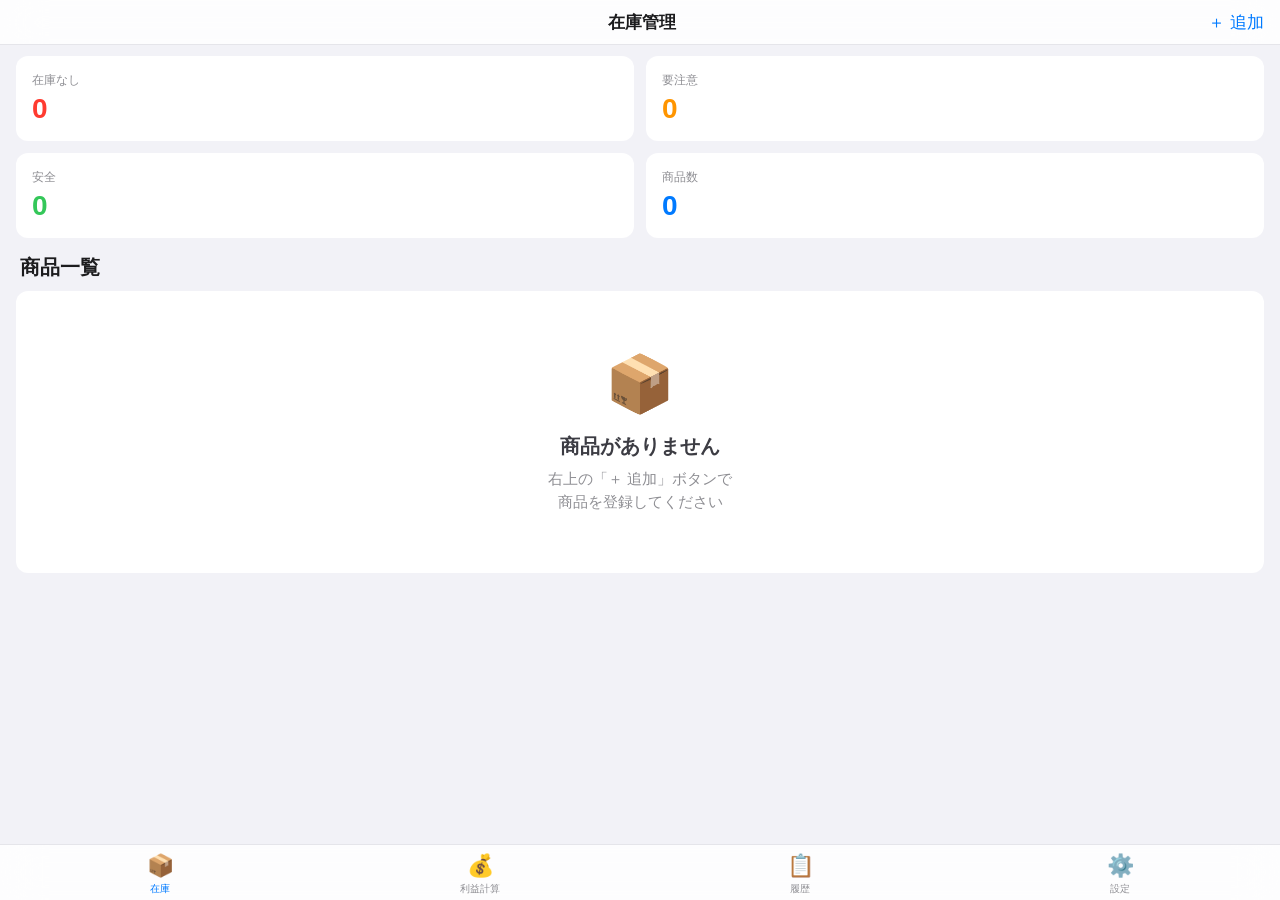
==== sedori/index.html @ e8bb0022 "アラート条件修正・長押しドラッグ並び替え追加 - アラートを「出品中なのに在庫0」の場合のみ表示に変更 - 商品一覧を長押し（左端の⠿）でドラッグして並び替え可能に - 並び替えた順番はそのまま保存さ" ====
<!DOCTYPE html>
<html lang="ja">
<head>
<meta charset="UTF-8">
<meta name="viewport" content="width=device-width, initial-scale=1.0, maximum-scale=1.0, user-scalable=no">
<meta name="apple-mobile-web-app-capable" content="yes">
<meta name="apple-mobile-web-app-status-bar-style" content="black-translucent">
<meta name="apple-mobile-web-app-title" content="せどり管理">
<link rel="manifest" href="manifest.json">
<title>せどり在庫管理</title>
<style>
  :root {
    --bg: #f2f2f7;
    --card: #ffffff;
    --primary: #007aff;
    --danger: #ff3b30;
    --warning: #ff9500;
    --success: #34c759;
    --gray: #8e8e93;
    --gray2: #c7c7cc;
    --text: #1c1c1e;
    --text2: #3c3c43;
    --border: #e5e5ea;
    --safe-top: env(safe-area-inset-top, 0px);
    --safe-bottom: env(safe-area-inset-bottom, 0px);
  }
  * { box-sizing: border-box; margin: 0; padding: 0; -webkit-tap-highlight-color: transparent; }
  body { font-family: -apple-system, BlinkMacSystemFont, 'Helvetica Neue', sans-serif; background: var(--bg); color: var(--text); min-height: 100vh; }

  .navbar {
    position: fixed; top: 0; left: 0; right: 0; z-index: 100;
    background: rgba(255,255,255,0.85); backdrop-filter: blur(20px);
    -webkit-backdrop-filter: blur(20px); border-bottom: 1px solid var(--border);
    padding-top: var(--safe-top);
  }
  .navbar-inner { display: flex; align-items: center; justify-content: space-between; height: 44px; padding: 0 16px; }
  .navbar-title { font-size: 17px; font-weight: 600; }
  .nav-btn { background: none; border: none; color: var(--primary); font-size: 17px; padding: 4px 0; cursor: pointer; font-weight: 500; }

  .tabbar {
    position: fixed; bottom: 0; left: 0; right: 0; z-index: 100;
    background: rgba(255,255,255,0.85); backdrop-filter: blur(20px);
    -webkit-backdrop-filter: blur(20px); border-top: 1px solid var(--border);
    padding-bottom: var(--safe-bottom); display: flex;
  }
  .tab-item { flex: 1; display: flex; flex-direction: column; align-items: center; padding: 8px 0 4px; cursor: pointer; color: var(--gray); font-size: 10px; gap: 3px; background: none; border: none; }
  .tab-item.active { color: var(--primary); }
  .tab-icon { font-size: 22px; }

  .content {
    padding-top: calc(44px + var(--safe-top) + 12px);
    padding-bottom: calc(49px + var(--safe-bottom) + 12px);
    padding-left: 16px; padding-right: 16px; min-height: 100vh;
  }
  .page { display: none; }
  .page.active { display: block; }

  .card { background: var(--card); border-radius: 12px; margin-bottom: 12px; overflow: hidden; }
  .card-header { padding: 12px 16px; border-bottom: 1px solid var(--border); font-size: 13px; font-weight: 600; color: var(--gray); text-transform: uppercase; letter-spacing: 0.5px; }

  .stats-grid { display: grid; grid-template-columns: repeat(2, 1fr); gap: 12px; margin-bottom: 12px; }
  .stat-card { background: var(--card); border-radius: 12px; padding: 16px; display: flex; flex-direction: column; gap: 4px; }
  .stat-label { font-size: 12px; color: var(--gray); font-weight: 500; }
  .stat-value { font-size: 28px; font-weight: 700; }
  .stat-card.danger .stat-value { color: var(--danger); }
  .stat-card.warning .stat-value { color: var(--warning); }
  .stat-card.success .stat-value { color: var(--success); }

  /* Item row with photo */
  .item-row {
    display: flex; align-items: center; padding: 10px 12px;
    border-bottom: 1px solid var(--border); gap: 10px; cursor: pointer;
    transition: background 0.15s;
  }
  .item-row:last-child { border-bottom: none; }
  .item-row:active { background: var(--bg); }

  .item-thumb-wrap { position: relative; flex-shrink: 0; width: 60px; height: 60px; }
  .item-thumb {
    width: 60px; height: 60px; border-radius: 10px; object-fit: cover;
    background: var(--bg); display: block;
  }
  .item-thumb-placeholder {
    width: 60px; height: 60px; border-radius: 10px;
    background: var(--bg); display: flex; align-items: center; justify-content: center;
    font-size: 26px;
  }
  .stock-badge-overlay {
    position: absolute; bottom: -4px; right: -4px;
    min-width: 24px; height: 24px; border-radius: 7px;
    display: flex; align-items: center; justify-content: center;
    font-size: 13px; font-weight: 800; border: 2px solid white;
    padding: 0 4px;
  }
  .stock-badge-overlay.safe { background: var(--success); color: white; }
  .stock-badge-overlay.warn { background: var(--warning); color: white; }
  .stock-badge-overlay.danger { background: var(--danger); color: white; }

  .item-info { flex: 1; min-width: 0; }
  .item-name1 { font-size: 11px; color: var(--gray); font-weight: 500; }
  .item-name2 { font-size: 15px; font-weight: 700; line-height: 1.2; word-break: break-all; margin-top: 1px; }
  .item-name3 { font-size: 13px; color: var(--primary); font-weight: 600; margin-top: 1px; }

  .site-dots { display: flex; gap: 3px; flex-wrap: wrap; margin-top: 4px; }
  .site-dot { font-size: 10px; padding: 2px 6px; border-radius: 4px; font-weight: 600; white-space: nowrap; }
  .site-dot.listed { background: rgba(0,122,255,0.12); color: var(--primary); }
  .site-dot.unlisted { background: var(--bg); color: var(--gray2); }

  .item-right { text-align: right; flex-shrink: 0; }
  .item-profit { font-size: 14px; font-weight: 700; color: var(--success); }
  .item-profit.loss { color: var(--danger); }
  .item-sites { font-size: 10px; color: var(--gray); margin-top: 2px; }

  .alert-banner {
    background: rgba(255,59,48,0.1); border: 1px solid rgba(255,59,48,0.3);
    border-radius: 10px; padding: 10px 14px; margin-bottom: 12px;
    display: flex; gap: 8px; align-items: flex-start;
  }
  .alert-banner .alert-icon { font-size: 18px; flex-shrink: 0; }
  .alert-banner .alert-text { font-size: 13px; color: var(--danger); font-weight: 500; line-height: 1.4; }

  .modal-overlay {
    position: fixed; inset: 0; z-index: 200; background: rgba(0,0,0,0.5);
    display: flex; align-items: flex-end; opacity: 0; pointer-events: none; transition: opacity 0.25s;
  }
  .modal-overlay.open { opacity: 1; pointer-events: all; }
  .modal-sheet {
    background: var(--bg); border-radius: 20px 20px 0 0;
    width: 100%; max-height: 92vh; overflow-y: auto;
    padding-bottom: var(--safe-bottom);
    transform: translateY(100%); transition: transform 0.3s cubic-bezier(0.4,0,0.2,1);
  }
  .modal-overlay.open .modal-sheet { transform: translateY(0); }
  .modal-handle { width: 36px; height: 4px; background: var(--gray2); border-radius: 2px; margin: 10px auto 6px; }
  .modal-title { text-align: center; font-size: 17px; font-weight: 600; padding: 4px 16px 12px; }

  .form-section { background: var(--card); border-radius: 12px; margin: 0 16px 16px; overflow: hidden; }
  .form-section-label { padding: 10px 16px 4px; font-size: 12px; font-weight: 600; color: var(--gray); text-transform: uppercase; letter-spacing: 0.5px; }
  .form-row { display: flex; align-items: center; padding: 11px 16px; border-bottom: 1px solid var(--border); gap: 12px; }
  .form-row:last-child { border-bottom: none; }
  .form-label { font-size: 15px; flex-shrink: 0; min-width: 80px; }
  .form-input { flex: 1; border: none; outline: none; font-size: 15px; text-align: right; color: var(--text); background: transparent; font-family: inherit; }
  .form-input::placeholder { color: var(--gray2); }
  select.form-input { -webkit-appearance: none; appearance: none; }

  /* Photo upload */
  .photo-upload-area {
    margin: 0 16px 16px; background: var(--card); border-radius: 12px;
    padding: 16px; display: flex; align-items: center; gap: 14px;
  }
  .photo-preview {
    width: 72px; height: 72px; border-radius: 12px; object-fit: cover;
    background: var(--bg); flex-shrink: 0; display: flex; align-items: center;
    justify-content: center; font-size: 32px; overflow: hidden;
  }
  .photo-preview img { width: 100%; height: 100%; object-fit: cover; }
  .photo-btns { display: flex; flex-direction: column; gap: 8px; }
  .photo-btn {
    background: var(--primary); color: white; border: none; border-radius: 8px;
    padding: 8px 16px; font-size: 14px; font-weight: 600; cursor: pointer; font-family: inherit;
  }
  .photo-btn.remove { background: rgba(255,59,48,0.1); color: var(--danger); }

  .site-toggle-grid { display: grid; grid-template-columns: repeat(3, 1fr); gap: 8px; padding: 12px 16px; }
  .site-toggle { display: flex; flex-direction: column; align-items: center; gap: 6px; background: var(--bg); border-radius: 10px; padding: 10px 8px; cursor: pointer; }
  .site-toggle input { display: none; }
  .site-toggle-check {
    width: 28px; height: 28px; border-radius: 50%; border: 2px solid var(--gray2);
    display: flex; align-items: center; justify-content: center; transition: all 0.15s;
  }
  .site-toggle input:checked ~ .site-toggle-check { background: var(--primary); border-color: var(--primary); color: white; }
  .site-toggle-check::after { content: '✓'; font-size: 14px; font-weight: 700; opacity: 0; }
  .site-toggle input:checked ~ .site-toggle-check::after { opacity: 1; }
  .site-toggle-name { font-size: 11px; font-weight: 600; text-align: center; }

  .price-row { display: flex; align-items: center; padding: 11px 16px; border-bottom: 1px solid var(--border); gap: 8px; }
  .price-row:last-child { border-bottom: none; }
  .price-site-name { font-size: 13px; font-weight: 600; flex: 1; }
  .price-input-wrap { display: flex; align-items: center; gap: 4px; }
  .price-input-wrap span { font-size: 13px; color: var(--gray); }
  .price-input { width: 90px; border: none; outline: none; font-size: 15px; text-align: right; color: var(--text); background: transparent; font-family: inherit; }

  .btn-primary { display: block; width: calc(100% - 32px); margin: 0 16px 12px; background: var(--primary); color: white; border: none; border-radius: 12px; padding: 14px; font-size: 16px; font-weight: 600; cursor: pointer; font-family: inherit; }
  .btn-success { display: block; width: calc(100% - 32px); margin: 0 16px 12px; background: var(--success); color: white; border: none; border-radius: 12px; padding: 14px; font-size: 16px; font-weight: 600; cursor: pointer; font-family: inherit; }
  .btn-danger { display: block; width: calc(100% - 32px); margin: 0 16px 12px; background: rgba(255,59,48,0.1); color: var(--danger); border: none; border-radius: 12px; padding: 14px; font-size: 16px; font-weight: 600; cursor: pointer; font-family: inherit; }

  .profit-result-card { background: var(--card); border-radius: 12px; margin-bottom: 12px; overflow: hidden; }
  .profit-result-row { display: flex; justify-content: space-between; align-items: center; padding: 11px 16px; border-bottom: 1px solid var(--border); font-size: 15px; }
  .profit-result-row:last-child { border-bottom: none; }
  .profit-result-row.total { font-weight: 700; font-size: 17px; }
  .profit-result-row.total .amount { color: var(--success); }
  .profit-result-row.total .amount.loss { color: var(--danger); }
  .profit-label { color: var(--text2); }
  .profit-amount { font-weight: 600; }
  .profit-amount.minus { color: var(--danger); }

  .listing-row { display: flex; align-items: center; padding: 11px 16px; border-bottom: 1px solid var(--border); gap: 10px; }
  .listing-row:last-child { border-bottom: none; }
  .listing-site { font-size: 14px; font-weight: 600; flex: 1; }
  .listing-price { font-size: 14px; font-weight: 600; }
  .listing-profit-val { font-size: 12px; color: var(--success); }
  .listing-profit-val.loss { color: var(--danger); }
  .listing-status { font-size: 11px; padding: 3px 8px; border-radius: 5px; font-weight: 600; }
  .listing-status.on { background: rgba(52,199,89,0.15); color: var(--success); }
  .listing-status.off { background: var(--border); color: var(--gray); }

  .empty-state { text-align: center; padding: 60px 32px; color: var(--gray); }
  .empty-icon { font-size: 56px; margin-bottom: 16px; }
  .empty-title { font-size: 20px; font-weight: 600; color: var(--text2); margin-bottom: 8px; }
  .empty-desc { font-size: 15px; line-height: 1.5; }

  .section-title { font-size: 20px; font-weight: 700; padding: 4px 4px 10px; color: var(--text); }

  .segment { display: flex; background: rgba(118,118,128,0.12); border-radius: 9px; padding: 2px; margin-bottom: 12px; }
  .segment-btn { flex: 1; border: none; background: transparent; padding: 6px 4px; font-size: 13px; font-weight: 500; border-radius: 7px; cursor: pointer; font-family: inherit; color: var(--text2); transition: all 0.2s; }
  .segment-btn.active { background: white; color: var(--text); font-weight: 600; box-shadow: 0 1px 3px rgba(0,0,0,0.15); }

  .history-row { display: flex; align-items: center; padding: 11px 16px; border-bottom: 1px solid var(--border); gap: 10px; }
  .history-row:last-child { border-bottom: none; }
  .history-dot { width: 8px; height: 8px; border-radius: 50%; flex-shrink: 0; }
  .history-dot.sold { background: var(--success); }
  .history-amount { font-size: 14px; font-weight: 700; text-align: right; }
  .history-date { font-size: 11px; color: var(--gray); text-align: right; margin-top: 2px; }

  /* Detail photo */
  .detail-photo { width: 100%; height: 200px; object-fit: cover; }
  .detail-photo-wrap { background: var(--bg); }

  /* Drag reorder */
  .item-row.dragging { opacity: 0.3; }
  .item-row.drag-over { border-top: 2px solid var(--primary); }
  .drag-clone {
    position: fixed; z-index: 999; left: 0; right: 0;
    background: var(--card); box-shadow: 0 8px 32px rgba(0,0,0,0.18);
    pointer-events: none; opacity: 0.97;
    transform: scale(1.02);
  }
  .drag-handle {
    padding: 0 8px; color: var(--gray2); font-size: 18px;
    cursor: grab; flex-shrink: 0; user-select: none;
  }
  .reorder-hint {
    text-align: center; font-size: 12px; color: var(--gray);
    padding: 6px 0 2px; letter-spacing: 0.2px;
  }
</style>
</head>
<body>

<div class="navbar">
  <div class="navbar-inner">
    <div style="width:60px"></div>
    <div class="navbar-title" id="navTitle">在庫管理</div>
    <button class="nav-btn" id="navAddBtn" onclick="openAddModal()">＋ 追加</button>
  </div>
</div>

<div class="content">

  <!-- 在庫ページ -->
  <div class="page active" id="page-stock">
    <div class="stats-grid" id="statsGrid"></div>
    <div id="alertBanners"></div>
    <div class="section-title">商品一覧</div>
    <div class="card" id="itemList">
      <div class="empty-state">
        <div class="empty-icon">📦</div>
        <div class="empty-title">商品がありません</div>
        <div class="empty-desc">右上の「＋ 追加」ボタンで<br>商品を登録してください</div>
      </div>
    </div>
  </div>

  <!-- 利益計算ページ -->
  <div class="page" id="page-profit">
    <div class="section-title">利益シミュレーター</div>
    <div class="segment" id="profitSiteSegment"></div>
    <div class="form-section">
      <div class="form-section-label">仕入れ情報</div>
      <div class="form-row">
        <label class="form-label">仕入れ値</label>
        <span style="color:var(--gray);font-size:13px">¥</span>
        <input type="number" class="form-input" id="calcPurchase" placeholder="0" oninput="calcProfit()">
      </div>
      <div class="form-row">
        <label class="form-label">仕入れ送料</label>
        <span style="color:var(--gray);font-size:13px">¥</span>
        <input type="number" class="form-input" id="calcBuyShipping" placeholder="0" oninput="calcProfit()">
      </div>
    </div>
    <div class="form-section">
      <div class="form-section-label">販売情報</div>
      <div class="form-row">
        <label class="form-label">販売価格</label>
        <span style="color:var(--gray);font-size:13px">¥</span>
        <input type="number" class="form-input" id="calcSellPrice" placeholder="0" oninput="calcProfit()">
      </div>
      <div class="form-row">
        <label class="form-label">発送送料</label>
        <span style="color:var(--gray);font-size:13px">¥</span>
        <input type="number" class="form-input" id="calcShipping" placeholder="0" oninput="calcProfit()">
      </div>
    </div>
    <div class="profit-result-card" id="profitResult" style="display:none"></div>
  </div>

  <!-- 履歴ページ -->
  <div class="page" id="page-history">
    <div class="section-title">売買履歴</div>
    <div id="historyContent">
      <div class="card">
        <div class="empty-state">
          <div class="empty-icon">📋</div>
          <div class="empty-title">履歴がありません</div>
          <div class="empty-desc">商品を売却すると<br>こちらに履歴が記録されます</div>
        </div>
      </div>
    </div>
  </div>

  <!-- 設定ページ -->
  <div class="page" id="page-settings">
    <div class="section-title">設定</div>
    <div class="card">
      <div class="card-header">データ管理</div>
      <div class="form-row" style="cursor:pointer" onclick="exportData()">
        <span style="flex:1;font-size:15px">データをエクスポート (JSON)</span>
        <span style="color:var(--primary)">›</span>
      </div>
      <div class="form-row" style="cursor:pointer" onclick="document.getElementById('importFile').click()">
        <span style="flex:1;font-size:15px">データをインポート</span>
        <span style="color:var(--primary)">›</span>
      </div>
      <input type="file" id="importFile" accept=".json" style="display:none" onchange="importData(event)">
      <div class="form-row" style="cursor:pointer" onclick="clearAllData()">
        <span style="flex:1;font-size:15px;color:var(--danger)">全データを削除</span>
        <span style="color:var(--danger)">›</span>
      </div>
    </div>
    <div class="card">
      <div class="card-header">手数料設定 (%)</div>
      <div id="feeSettings"></div>
    </div>
    <div class="card">
      <div class="card-header">アプリ情報</div>
      <div class="form-row">
        <span style="flex:1;font-size:15px">バージョン</span>
        <span style="color:var(--gray)">2.0.0</span>
      </div>
      <div class="form-row">
        <span style="flex:1;font-size:15px">データ保存</span>
        <span style="color:var(--gray)">このデバイスのみ</span>
      </div>
    </div>
  </div>

</div>

<div class="tabbar">
  <button class="tab-item active" id="tab-stock" onclick="switchTab('stock')">
    <span class="tab-icon">📦</span>在庫
  </button>
  <button class="tab-item" id="tab-profit" onclick="switchTab('profit')">
    <span class="tab-icon">💰</span>利益計算
  </button>
  <button class="tab-item" id="tab-history" onclick="switchTab('history')">
    <span class="tab-icon">📋</span>履歴
  </button>
  <button class="tab-item" id="tab-settings" onclick="switchTab('settings')">
    <span class="tab-icon">⚙️</span>設定
  </button>
</div>

<!-- Add/Edit Modal -->
<div class="modal-overlay" id="addModal">
  <div class="modal-sheet">
    <div class="modal-handle"></div>
    <div class="modal-title" id="modalTitle">商品を追加</div>

    <!-- 写真 -->
    <div class="photo-upload-area">
      <div class="photo-preview" id="photoPreview">📷</div>
      <div class="photo-btns">
        <button class="photo-btn" onclick="document.getElementById('photoInput').click()">写真を選択</button>
        <button class="photo-btn remove" id="photoRemoveBtn" onclick="removePhoto()" style="display:none">写真を削除</button>
      </div>
      <input type="file" id="photoInput" accept="image/*" style="display:none" onchange="handlePhoto(event)">
    </div>

    <div class="form-section">
      <div class="form-section-label">商品名（3行）</div>
      <div class="form-row">
        <label class="form-label" style="color:var(--gray);font-size:13px">ブランド</label>
        <input type="text" class="form-input" id="f_name1" placeholder="例: オハナマハロ">
      </div>
      <div class="form-row">
        <label class="form-label" style="color:var(--gray);font-size:13px">商品名</label>
        <input type="text" class="form-input" id="f_name2" placeholder="例: ファブリックミスト">
      </div>
      <div class="form-row">
        <label class="form-label" style="color:var(--gray);font-size:13px">香り・特徴</label>
        <input type="text" class="form-input" id="f_name3" placeholder="例: ハリーアノヘア">
      </div>
      <div class="form-row">
        <label class="form-label">在庫数</label>
        <input type="number" class="form-input" id="f_stock" placeholder="1" min="0" value="1" inputmode="numeric">
      </div>
    </div>

    <div class="form-section">
      <div class="form-section-label">仕入れ情報</div>
      <div class="form-row">
        <label class="form-label">仕入れ値</label>
        <span style="color:var(--gray);font-size:13px">¥</span>
        <input type="number" class="form-input" id="f_purchase" placeholder="0" inputmode="numeric">
      </div>
      <div class="form-row">
        <label class="form-label">仕入れ送料</label>
        <span style="color:var(--gray);font-size:13px">¥</span>
        <input type="number" class="form-input" id="f_buyShipping" placeholder="0" inputmode="numeric">
      </div>
      <div class="form-row">
        <label class="form-label">仕入れ先</label>
        <select class="form-input" id="f_source">
          <option value="実店舗">実店舗</option>
          <option value="楽天市場">楽天市場</option>
          <option value="Yahoo!ショッピング">Yahoo!ショッピング</option>
          <option value="AENA">AENA</option>
          <option value="その他">その他</option>
        </select>
      </div>
      <div class="form-row">
        <label class="form-label">発送送料</label>
        <span style="color:var(--gray);font-size:13px">¥</span>
        <input type="number" class="form-input" id="f_shipping" placeholder="0" inputmode="numeric">
      </div>
      <div class="form-row">
        <label class="form-label">備考</label>
        <input type="text" class="form-input" id="f_note" placeholder="省略可">
      </div>
    </div>

    <div class="form-section">
      <div class="form-section-label">出品サイト & 販売価格</div>
      <div id="sitePriceRows"></div>
    </div>

    <div class="form-section" style="padding:8px 0">
      <div class="form-section-label" style="padding:10px 16px 8px">出品中のサイト</div>
      <div class="site-toggle-grid" id="siteToggles"></div>
    </div>

    <button class="btn-primary" onclick="saveItem()">保存する</button>
    <button class="btn-danger" id="deleteBtn" onclick="deleteItem()" style="display:none">この商品を削除</button>
    <div style="height:8px"></div>
  </div>
</div>

<!-- Detail Modal -->
<div class="modal-overlay" id="detailModal">
  <div class="modal-sheet">
    <div class="modal-handle"></div>
    <div id="detailContent"></div>
  </div>
</div>

<!-- Sell Site Picker Modal -->
<div class="modal-overlay" id="sellModal">
  <div class="modal-sheet">
    <div class="modal-handle"></div>
    <div class="modal-title">売れたサイトを選択</div>
    <div id="sellSiteList" style="padding:0 16px 16px"></div>
    <button class="btn-danger" onclick="closeModal('sellModal')">キャンセル</button>
    <div style="height:8px"></div>
  </div>
</div>

<script>
const SITES = [
  { id: 'yahoo_auction', name: 'ヤフオク', fee: 10 },
  { id: 'mercari', name: 'メルカリ', fee: 10 },
  { id: 'yahoo_fleamarket', name: 'ヤフーフリマ', fee: 5 },
];

function getData() {
  return JSON.parse(localStorage.getItem('sedori_v3') || '{"items":[],"history":[],"fees":{}}');
}
function saveData(d) {
  localStorage.setItem('sedori_v3', JSON.stringify(d));
}
function getFees() {
  const d = getData();
  const fees = {};
  SITES.forEach(s => { fees[s.id] = d.fees?.[s.id] ?? s.fee; });
  return fees;
}

// ---- TABS ----
function switchTab(tab) {
  document.querySelectorAll('.page').forEach(p => p.classList.remove('active'));
  document.querySelectorAll('.tab-item').forEach(t => t.classList.remove('active'));
  document.getElementById('page-' + tab).classList.add('active');
  document.getElementById('tab-' + tab).classList.add('active');
  const titles = { stock: '在庫管理', profit: '利益計算', history: '売買履歴', settings: '設定' };
  document.getElementById('navTitle').textContent = titles[tab];
  document.getElementById('navAddBtn').style.display = tab === 'stock' ? '' : 'none';
  if (tab === 'stock') renderStock();
  if (tab === 'profit') renderProfitPage();
  if (tab === 'history') renderHistory();
  if (tab === 'settings') renderSettings();
}

// ---- STOCK STATUS ----
function getStockStatus(item) {
  const listedCount = item.listings.filter(l => l.listed).length;
  if (listedCount === 0) return 'safe'; // 出品していなければ常に安全
  if (item.stock === 0) return 'danger'; // 出品中なのに在庫0
  if (item.stock <= listedCount) return 'warn'; // 在庫数 ≤ 出品サイト数
  return 'safe';
}
function getBestProfit(item) {
  const fees = getFees();
  let best = null;
  item.listings.forEach(l => {
    if (!l.price) return;
    const fee = l.price * (fees[l.site] / 100);
    const profit = l.price - fee - (item.purchasePrice || 0) - (item.purchaseShipping || 0) - (item.shippingCost || 0);
    if (best === null || profit > best) best = profit;
  });
  return best;
}

// ---- RENDER STOCK ----
function renderStock() {
  const d = getData();
  const items = d.items;
  const danger = items.filter(i => getStockStatus(i) === 'danger').length;
  const warn = items.filter(i => getStockStatus(i) === 'warn').length;
  const safe = items.filter(i => getStockStatus(i) === 'safe').length;

  document.getElementById('statsGrid').innerHTML = `
    <div class="stat-card danger"><div class="stat-label">在庫なし</div><div class="stat-value">${danger}</div></div>
    <div class="stat-card warning"><div class="stat-label">要注意</div><div class="stat-value">${warn}</div></div>
    <div class="stat-card success"><div class="stat-label">安全</div><div class="stat-value">${safe}</div></div>
    <div class="stat-card"><div class="stat-label">商品数</div><div class="stat-value" style="color:var(--primary)">${items.length}</div></div>
  `;

  const alertItems = items.filter(i => getStockStatus(i) !== 'safe');
  let alertHTML = '';
  if (alertItems.length > 0) {
    alertHTML = `<div class="alert-banner"><div class="alert-icon">⚠️</div><div class="alert-text">`;
    alertItems.forEach(i => {
      const cnt = i.listings.filter(l => l.listed).length;
      const n = [i.name1, i.name2, i.name3].filter(Boolean).join(' ');
      if (getStockStatus(i) === 'danger') {
        alertHTML += `<b>${escHtml(n)}</b>：在庫0・${cnt}サイト出品中！取り下げ必須<br>`;
      } else {
        alertHTML += `<b>${escHtml(n)}</b>：在庫${i.stock}個・${cnt}サイト出品中・要注意<br>`;
      }
    });
    alertHTML += `</div></div>`;
  }
  document.getElementById('alertBanners').innerHTML = alertHTML;

  if (items.length === 0) {
    document.getElementById('itemList').innerHTML = `
      <div class="empty-state">
        <div class="empty-icon">📦</div>
        <div class="empty-title">商品がありません</div>
        <div class="empty-desc">右上の「＋ 追加」ボタンで<br>商品を登録してください</div>
      </div>`;
    return;
  }

  let html = '';
  items.forEach(item => {
    const status = getStockStatus(item);
    const listedSites = item.listings.filter(l => l.listed);
    const bestProfit = getBestProfit(item);
    const profitStr = bestProfit !== null
      ? (bestProfit >= 0 ? `+¥${Math.round(bestProfit).toLocaleString()}` : `-¥${Math.abs(Math.round(bestProfit)).toLocaleString()}`)
      : '—';
    const profitClass = bestProfit !== null && bestProfit < 0 ? 'loss' : '';

    const thumbHTML = item.photo
      ? `<img class="item-thumb" src="${item.photo}" alt="">`
      : `<div class="item-thumb-placeholder">📦</div>`;

    const siteDots = SITES.map(s => {
      const l = item.listings.find(x => x.site === s.id);
      if (!l) return '';
      return `<span class="site-dot ${l.listed ? 'listed' : 'unlisted'}">${s.name}</span>`;
    }).join('');

    html += `
      <div class="item-row" data-id="${item.id}" ontouchstart="onDragStart(event,this)" ontouchmove="onDragMove(event)" ontouchend="onDragEnd(event)" onclick="onItemClick(event,'${item.id}')">
        <div class="drag-handle">⠿</div>
        <div class="item-thumb-wrap">
          ${thumbHTML}
          <div class="stock-badge-overlay ${status}">${item.stock}</div>
        </div>
        <div class="item-info">
          ${item.name1 ? `<div class="item-name1">${escHtml(item.name1)}</div>` : ''}
          ${item.name2 ? `<div class="item-name2">${escHtml(item.name2)}</div>` : ''}
          ${item.name3 ? `<div class="item-name3">${escHtml(item.name3)}</div>` : ''}
          <div class="site-dots">${siteDots}</div>
        </div>
        <div class="item-right">
          <div class="item-profit ${profitClass}">${profitStr}</div>
          <div class="item-sites">${listedSites.length}サイト</div>
        </div>
      </div>`;
  });
  document.getElementById('itemList').innerHTML = html + `<div class="reorder-hint">☰ 左端を長押しでドラッグして並び替え</div>`;
}

// ---- DRAG REORDER ----
let dragEl = null, dragClone = null, dragStartY = 0, dragItemId = null;
let longPressTimer = null, isDragging = false, dragDidMove = false;

function onDragStart(e, el) {
  dragDidMove = false;
  const touch = e.touches[0];
  dragStartY = touch.clientY;
  longPressTimer = setTimeout(() => {
    isDragging = true;
    dragEl = el;
    dragItemId = el.dataset.id;
    el.classList.add('dragging');
    // Clone
    const rect = el.getBoundingClientRect();
    dragClone = el.cloneNode(true);
    dragClone.className = 'item-row drag-clone';
    dragClone.style.top = rect.top + 'px';
    dragClone.style.width = rect.width + 'px';
    document.body.appendChild(dragClone);
    if (navigator.vibrate) navigator.vibrate(30);
  }, 450);
}

function onDragMove(e) {
  dragDidMove = true;
  if (!isDragging) {
    // Cancel long press if moved too much before threshold
    const touch = e.touches[0];
    if (Math.abs(touch.clientY - dragStartY) > 8) {
      clearTimeout(longPressTimer);
    }
    return;
  }
  e.preventDefault();
  const touch = e.touches[0];
  const rect = dragEl.getBoundingClientRect();
  dragClone.style.top = (touch.clientY - rect.height / 2) + 'px';

  // Find target row
  document.querySelectorAll('.item-row[data-id]').forEach(row => row.classList.remove('drag-over'));
  const rows = [...document.querySelectorAll('.item-row[data-id]')];
  for (const row of rows) {
    if (row === dragEl) continue;
    const r = row.getBoundingClientRect();
    if (touch.clientY >= r.top && touch.clientY <= r.bottom) {
      row.classList.add('drag-over');
      break;
    }
  }
}

function onDragEnd(e) {
  clearTimeout(longPressTimer);
  if (!isDragging) return;
  isDragging = false;

  if (dragClone) { dragClone.remove(); dragClone = null; }
  document.querySelectorAll('.item-row[data-id]').forEach(r => { r.classList.remove('dragging','drag-over'); });

  // Find drop target
  const touch = e.changedTouches[0];
  const rows = [...document.querySelectorAll('.item-row[data-id]')];
  let targetId = null;
  for (const row of rows) {
    if (row === dragEl) continue;
    const r = row.getBoundingClientRect();
    if (touch.clientY >= r.top && touch.clientY <= r.bottom) {
      targetId = row.dataset.id;
      break;
    }
  }

  if (targetId && targetId !== dragItemId) {
    const d = getData();
    const fromIdx = d.items.findIndex(i => i.id === dragItemId);
    const toIdx = d.items.findIndex(i => i.id === targetId);
    if (fromIdx !== -1 && toIdx !== -1) {
      const [moved] = d.items.splice(fromIdx, 1);
      d.items.splice(toIdx, 0, moved);
      saveData(d);
      renderStock();
    }
  }
  dragEl = null; dragItemId = null;
}

function onItemClick(e, id) {
  if (dragDidMove) return; // ドラッグ後のクリックを無視
  openDetail(id);
}

// ---- PHOTO ----
let currentPhoto = null;

function handlePhoto(e) {
  const file = e.target.files[0];
  if (!file) return;
  const reader = new FileReader();
  reader.onload = ev => {
    // Resize to max 600px to save storage
    const img = new Image();
    img.onload = () => {
      const canvas = document.createElement('canvas');
      const max = 600;
      let w = img.width, h = img.height;
      if (w > max || h > max) {
        if (w > h) { h = Math.round(h * max / w); w = max; }
        else { w = Math.round(w * max / h); h = max; }
      }
      canvas.width = w; canvas.height = h;
      canvas.getContext('2d').drawImage(img, 0, 0, w, h);
      currentPhoto = canvas.toDataURL('image/jpeg', 0.75);
      updatePhotoPreview();
    };
    img.src = ev.target.result;
  };
  reader.readAsDataURL(file);
  e.target.value = '';
}

function updatePhotoPreview() {
  const preview = document.getElementById('photoPreview');
  const removeBtn = document.getElementById('photoRemoveBtn');
  if (currentPhoto) {
    preview.innerHTML = `<img src="${currentPhoto}" style="width:72px;height:72px;object-fit:cover;border-radius:12px;">`;
    removeBtn.style.display = 'block';
  } else {
    preview.innerHTML = '📷';
    removeBtn.style.display = 'none';
  }
}

function removePhoto() {
  currentPhoto = null;
  updatePhotoPreview();
}

// ---- ADD/EDIT MODAL ----
let editingId = null;

function openAddModal() {
  editingId = null;
  currentPhoto = null;
  document.getElementById('modalTitle').textContent = '商品を追加';
  document.getElementById('deleteBtn').style.display = 'none';
  ['f_name1','f_name2','f_name3','f_note'].forEach(id => document.getElementById(id).value = '');
  document.getElementById('f_stock').value = '1';
  document.getElementById('f_purchase').value = '';
  document.getElementById('f_buyShipping').value = '';
  document.getElementById('f_source').value = '実店舗';
  document.getElementById('f_shipping').value = '';
  updatePhotoPreview();
  renderSiteToggles(SITES.map(s => ({ site: s.id, listed: false, price: '' })));
  openModal('addModal');
}

function openEditModal(id) {
  const d = getData();
  const item = d.items.find(i => i.id === id);
  if (!item) return;
  editingId = id;
  currentPhoto = item.photo || null;
  document.getElementById('modalTitle').textContent = '商品を編集';
  document.getElementById('deleteBtn').style.display = 'block';
  document.getElementById('f_name1').value = item.name1 || '';
  document.getElementById('f_name2').value = item.name2 || '';
  document.getElementById('f_name3').value = item.name3 || '';
  document.getElementById('f_stock').value = item.stock;
  document.getElementById('f_purchase').value = item.purchasePrice || '';
  document.getElementById('f_buyShipping').value = item.purchaseShipping || '';
  document.getElementById('f_source').value = item.purchaseSource || '実店舗';
  document.getElementById('f_shipping').value = item.shippingCost || '';
  document.getElementById('f_note').value = item.note || '';
  updatePhotoPreview();
  const listings = SITES.map(s => item.listings.find(l => l.site === s.id) || { site: s.id, listed: false, price: '' });
  renderSiteToggles(listings);
  closeModal('detailModal');
  openModal('addModal');
}

function renderSiteToggles(listings) {
  let priceHTML = '';
  SITES.forEach(s => {
    const l = listings.find(x => x.site === s.id) || { price: '' };
    priceHTML += `
      <div class="price-row">
        <div class="price-site-name">${s.name}</div>
        <div class="price-input-wrap">
          <span>¥</span>
          <input type="number" class="price-input" id="price_${s.id}" placeholder="販売価格" value="${l.price || ''}" inputmode="numeric">
        </div>
      </div>`;
  });
  document.getElementById('sitePriceRows').innerHTML = priceHTML;

  let toggleHTML = '';
  SITES.forEach(s => {
    const l = listings.find(x => x.site === s.id) || { listed: false };
    toggleHTML += `
      <label class="site-toggle">
        <input type="checkbox" id="toggle_${s.id}" ${l.listed ? 'checked' : ''}>
        <div class="site-toggle-check"></div>
        <span class="site-toggle-name">${s.name}</span>
      </label>`;
  });
  document.getElementById('siteToggles').innerHTML = toggleHTML;
}

function saveItem() {
  const name2 = document.getElementById('f_name2').value.trim();
  if (!name2) { alert('商品名を入力してください'); return; }

  const listings = SITES.map(s => ({
    site: s.id,
    listed: document.getElementById('toggle_' + s.id)?.checked || false,
    price: parseFloat(document.getElementById('price_' + s.id)?.value) || 0,
  }));

  const d = getData();
  const item = {
    id: editingId || Date.now().toString(36) + Math.random().toString(36).slice(2),
    name1: document.getElementById('f_name1').value.trim(),
    name2,
    name3: document.getElementById('f_name3').value.trim(),
    photo: currentPhoto,
    stock: parseInt(document.getElementById('f_stock').value) || 0,
    purchasePrice: parseFloat(document.getElementById('f_purchase').value) || 0,
    purchaseShipping: parseFloat(document.getElementById('f_buyShipping').value) || 0,
    purchaseSource: document.getElementById('f_source').value,
    shippingCost: parseFloat(document.getElementById('f_shipping').value) || 0,
    note: document.getElementById('f_note').value.trim(),
    listings,
    updatedAt: new Date().toISOString(),
  };

  if (editingId) {
    const idx = d.items.findIndex(i => i.id === editingId);
    if (idx >= 0) d.items[idx] = { ...d.items[idx], ...item };
  } else {
    item.createdAt = new Date().toISOString();
    d.items.push(item);
  }
  saveData(d);
  closeModal('addModal');
  renderStock();
}

function deleteItem() {
  if (!editingId) return;
  if (!confirm('この商品を削除しますか？')) return;
  const d = getData();
  d.items = d.items.filter(i => i.id !== editingId);
  saveData(d);
  closeModal('addModal');
  renderStock();
}

// ---- DETAIL MODAL ----
function openDetail(id) {
  const d = getData();
  const item = d.items.find(i => i.id === id);
  if (!item) return;
  const fees = getFees();
  const status = getStockStatus(item);
  const listedCount = item.listings.filter(l => l.listed).length;
  const statusColor = status === 'safe' ? 'var(--success)' : status === 'warn' ? 'var(--warning)' : 'var(--danger)';
  const statusLabel = status === 'safe' ? '安全' : status === 'warn' ? '要注意' : '在庫なし';

  const photoHTML = item.photo
    ? `<div class="detail-photo-wrap"><img class="detail-photo" src="${item.photo}" alt=""></div>`
    : '';

  let listingsHTML = '';
  item.listings.forEach(l => {
    const site = SITES.find(s => s.id === l.site);
    if (!site) return;
    const fee = l.price * (fees[l.site] / 100);
    const profit = l.price - fee - (item.purchasePrice||0) - (item.purchaseShipping||0) - (item.shippingCost||0);
    const profitStr = l.price ? (profit >= 0 ? `+¥${Math.round(profit).toLocaleString()}` : `-¥${Math.abs(Math.round(profit)).toLocaleString()}`) : '—';
    listingsHTML += `
      <div class="listing-row">
        <div>
          <div class="listing-site">${site.name}</div>
          ${l.price ? `<div class="listing-profit-val ${profit < 0 ? 'loss' : ''}">${profitStr}（手数料${fees[l.site]}%）</div>` : ''}
        </div>
        <div style="text-align:right">
          <div class="listing-price">${l.price ? '¥' + l.price.toLocaleString() : '—'}</div>
          <div class="listing-status ${l.listed ? 'on' : 'off'}">${l.listed ? '出品中' : '未出品'}</div>
        </div>
      </div>`;
  });

  const fullName = [item.name1, item.name2, item.name3].filter(Boolean).join(' ');

  document.getElementById('detailContent').innerHTML = `
    ${photoHTML}
    <div style="padding:16px">
      <div style="display:flex;align-items:flex-start;gap:12px;margin-bottom:16px">
        <div style="flex:1">
          ${item.name1 ? `<div style="font-size:12px;color:var(--gray);font-weight:500">${escHtml(item.name1)}</div>` : ''}
          ${item.name2 ? `<div style="font-size:20px;font-weight:700;line-height:1.2;margin-top:2px">${escHtml(item.name2)}</div>` : ''}
          ${item.name3 ? `<div style="font-size:15px;color:var(--primary);font-weight:600;margin-top:3px">${escHtml(item.name3)}</div>` : ''}
        </div>
        <div style="background:rgba(0,0,0,0.06);border-radius:12px;padding:10px 14px;text-align:center;flex-shrink:0">
          <div style="font-size:28px;font-weight:800;color:${statusColor};line-height:1">${item.stock}</div>
          <div style="font-size:10px;color:${statusColor};font-weight:600;margin-top:2px">${statusLabel}</div>
        </div>
      </div>
    </div>
    <div class="card" style="margin:0 16px 12px">
      <div class="card-header">出品状況（${listedCount}サイト出品中）</div>
      ${listingsHTML}
    </div>
    <div class="card" style="margin:0 16px 12px">
      <div class="card-header">コスト内訳</div>
      <div class="profit-result-row"><span class="profit-label">仕入れ先</span><span>${item.purchaseSource || '—'}</span></div>
      <div class="profit-result-row"><span class="profit-label">仕入れ値</span><span class="profit-amount">¥${(item.purchasePrice||0).toLocaleString()}</span></div>
      <div class="profit-result-row"><span class="profit-label">仕入れ送料</span><span class="profit-amount minus">-¥${(item.purchaseShipping||0).toLocaleString()}</span></div>
      <div class="profit-result-row"><span class="profit-label">発送送料</span><span class="profit-amount minus">-¥${(item.shippingCost||0).toLocaleString()}</span></div>
      ${item.note ? `<div class="profit-result-row"><span class="profit-label">備考</span><span style="color:var(--gray)">${escHtml(item.note)}</span></div>` : ''}
    </div>
    <button class="btn-primary" onclick="openEditModal('${id}')">編集する</button>
    <button class="btn-success" onclick="openSellModal('${id}')">売却を記録する</button>
    <div style="height:8px"></div>
  `;
  openModal('detailModal');
}

// ---- SELL MODAL ----
let sellingItemId = null;

function openSellModal(id) {
  sellingItemId = id;
  let html = '';
  SITES.forEach(s => {
    html += `
      <button onclick="confirmSell('${s.id}')" style="display:block;width:100%;background:var(--card);border:none;border-radius:12px;padding:16px;font-size:16px;font-weight:600;text-align:left;margin-bottom:10px;cursor:pointer;font-family:inherit;color:var(--text)">
        ${s.name}
      </button>`;
  });
  document.getElementById('sellSiteList').innerHTML = html;
  openModal('sellModal');
}

function confirmSell(siteId) {
  const d = getData();
  const item = d.items.find(i => i.id === sellingItemId);
  if (!item) return;
  const site = SITES.find(s => s.id === siteId);
  const listing = item.listings.find(l => l.site === siteId);
  const fees = getFees();
  const price = listing?.price || 0;
  const fee = price * (fees[siteId] / 100);
  const profit = price - fee - (item.purchasePrice||0) - (item.purchaseShipping||0) - (item.shippingCost||0);
  const fullName = [item.name1, item.name2, item.name3].filter(Boolean).join(' ');

  if (!d.history) d.history = [];
  d.history.unshift({
    id: Date.now().toString(36),
    itemId: item.id,
    itemName: fullName,
    site: site.name,
    sellPrice: price,
    purchasePrice: item.purchasePrice || 0,
    profit: Math.round(profit),
    soldAt: new Date().toISOString(),
  });

  item.stock = Math.max(0, item.stock - 1);
  if (item.stock === 0) item.listings.forEach(l => l.listed = false);

  saveData(d);
  closeModal('sellModal');
  closeModal('detailModal');
  renderStock();
  alert(`売却記録しました！\n利益: ${profit >= 0 ? '+' : ''}¥${Math.round(profit).toLocaleString()}`);
}

// ---- PROFIT PAGE ----
let selectedSiteId = SITES[0].id;

function renderProfitPage() {
  let html = '';
  SITES.forEach((s, i) => {
    html += `<button class="segment-btn ${s.id === selectedSiteId ? 'active' : ''}" onclick="selectProfitSite('${s.id}', this)">${s.name}</button>`;
  });
  document.getElementById('profitSiteSegment').innerHTML = html;
  calcProfit();
}

function selectProfitSite(id, btn) {
  selectedSiteId = id;
  document.querySelectorAll('.segment-btn').forEach(b => b.classList.remove('active'));
  btn.classList.add('active');
  calcProfit();
}

function calcProfit() {
  const purchase = parseFloat(document.getElementById('calcPurchase').value) || 0;
  const buyShipping = parseFloat(document.getElementById('calcBuyShipping').value) || 0;
  const sellPrice = parseFloat(document.getElementById('calcSellPrice').value) || 0;
  const shipping = parseFloat(document.getElementById('calcShipping').value) || 0;
  const fees = getFees();
  const feeRate = fees[selectedSiteId] || 10;
  const feeAmt = Math.round(sellPrice * feeRate / 100);
  const profit = sellPrice - feeAmt - purchase - buyShipping - shipping;
  const roi = purchase > 0 ? Math.round((profit / purchase) * 100) : 0;

  const res = document.getElementById('profitResult');
  if (!sellPrice && !purchase) { res.style.display = 'none'; return; }
  res.style.display = 'block';
  const site = SITES.find(s => s.id === selectedSiteId);
  res.innerHTML = `
    <div class="card-header">${site?.name || ''} 計算結果</div>
    <div class="profit-result-row"><span class="profit-label">販売価格</span><span class="profit-amount">¥${sellPrice.toLocaleString()}</span></div>
    <div class="profit-result-row"><span class="profit-label">販売手数料（${feeRate}%）</span><span class="profit-amount minus">-¥${feeAmt.toLocaleString()}</span></div>
    <div class="profit-result-row"><span class="profit-label">仕入れ値</span><span class="profit-amount minus">-¥${purchase.toLocaleString()}</span></div>
    <div class="profit-result-row"><span class="profit-label">仕入れ送料</span><span class="profit-amount minus">-¥${buyShipping.toLocaleString()}</span></div>
    <div class="profit-result-row"><span class="profit-label">発送送料</span><span class="profit-amount minus">-¥${shipping.toLocaleString()}</span></div>
    <div class="profit-result-row total">
      <span class="profit-label">純利益</span>
      <span class="amount ${profit < 0 ? 'loss' : ''}">${profit >= 0 ? '+' : ''}¥${Math.round(profit).toLocaleString()}</span>
    </div>
    <div class="profit-result-row"><span class="profit-label">ROI</span><span class="profit-amount ${profit < 0 ? 'minus' : ''}">${roi}%</span></div>
  `;
}

// ---- HISTORY PAGE ----
function renderHistory() {
  const d = getData();
  const history = d.history || [];
  if (history.length === 0) {
    document.getElementById('historyContent').innerHTML = `
      <div class="card"><div class="empty-state">
        <div class="empty-icon">📋</div>
        <div class="empty-title">履歴がありません</div>
        <div class="empty-desc">商品を売却すると<br>こちらに履歴が記録されます</div>
      </div></div>`;
    return;
  }
  const totalProfit = history.reduce((s, h) => s + (h.profit || 0), 0);
  let html = `
    <div class="stat-card" style="background:var(--card);border-radius:12px;margin-bottom:12px;padding:16px">
      <div class="stat-label">累計利益</div>
      <div class="stat-value" style="color:${totalProfit>=0?'var(--success)':'var(--danger)'}">${totalProfit>=0?'+':''}¥${totalProfit.toLocaleString()}</div>
      <div style="font-size:12px;color:var(--gray);margin-top:4px">${history.length}件の取引</div>
    </div>
    <div class="card">`;
  history.forEach(h => {
    const date = new Date(h.soldAt);
    const dateStr = `${date.getMonth()+1}/${date.getDate()} ${date.getHours()}:${String(date.getMinutes()).padStart(2,'0')}`;
    html += `
      <div class="history-row">
        <div class="history-dot sold"></div>
        <div style="flex:1">
          <div style="font-size:14px;font-weight:500">${escHtml(h.itemName)}</div>
          <div style="font-size:12px;color:var(--gray);margin-top:2px">${h.site} / ¥${(h.sellPrice||0).toLocaleString()}</div>
        </div>
        <div>
          <div class="history-amount" style="color:${(h.profit||0)>=0?'var(--success)':'var(--danger)'}">${(h.profit||0)>=0?'+':''}¥${(h.profit||0).toLocaleString()}</div>
          <div class="history-date">${dateStr}</div>
        </div>
      </div>`;
  });
  html += '</div>';
  document.getElementById('historyContent').innerHTML = html;
}

// ---- SETTINGS ----
function renderSettings() {
  const d = getData();
  let html = '';
  SITES.forEach(s => {
    const fee = d.fees?.[s.id] ?? s.fee;
    html += `
      <div class="form-row">
        <label class="form-label">${s.name}</label>
        <input type="number" class="form-input" value="${fee}" min="0" max="100" step="0.1"
          onchange="updateFee('${s.id}', this.value)" inputmode="decimal">
        <span style="color:var(--gray);font-size:13px">%</span>
      </div>`;
  });
  document.getElementById('feeSettings').innerHTML = html;
}

function updateFee(siteId, val) {
  const d = getData();
  if (!d.fees) d.fees = {};
  d.fees[siteId] = parseFloat(val) || 0;
  saveData(d);
}

function exportData() {
  const d = getData();
  const blob = new Blob([JSON.stringify(d, null, 2)], { type: 'application/json' });
  const url = URL.createObjectURL(blob);
  const a = document.createElement('a');
  a.href = url; a.download = `sedori_${new Date().toISOString().slice(0,10)}.json`;
  a.click(); URL.revokeObjectURL(url);
}

function importData(e) {
  const file = e.target.files[0];
  if (!file) return;
  const reader = new FileReader();
  reader.onload = ev => {
    try {
      const d = JSON.parse(ev.target.result);
      if (!d.items) throw new Error();
      if (!confirm(`${d.items.length}件をインポートします。現在のデータは上書きされます。`)) return;
      saveData(d);
      alert('インポートが完了しました');
      renderSettings();
    } catch { alert('無効なファイルです'); }
  };
  reader.readAsText(file);
}

function clearAllData() {
  if (!confirm('全データを削除しますか？この操作は取り消せません。')) return;
  localStorage.removeItem('sedori_v3');
  alert('データを削除しました');
  renderStock();
}

// ---- MODAL ----
function openModal(id) {
  document.getElementById(id).classList.add('open');
  document.body.style.overflow = 'hidden';
}
function closeModal(id) {
  document.getElementById(id).classList.remove('open');
  document.body.style.overflow = '';
}

['addModal','detailModal','sellModal'].forEach(id => {
  document.getElementById(id).addEventListener('click', function(e) {
    if (e.target === this) closeModal(id);
  });
});

function escHtml(s) {
  return String(s).replace(/[&<>"']/g, c => ({'&':'&amp;','<':'&lt;','>':'&gt;','"':'&quot;',"'":'&#39;'}[c]));
}

renderStock();
renderProfitPage();

if ('serviceWorker' in navigator) {
  navigator.serviceWorker.register('sw.js').catch(() => {});
}
</script>
</body>
</html>
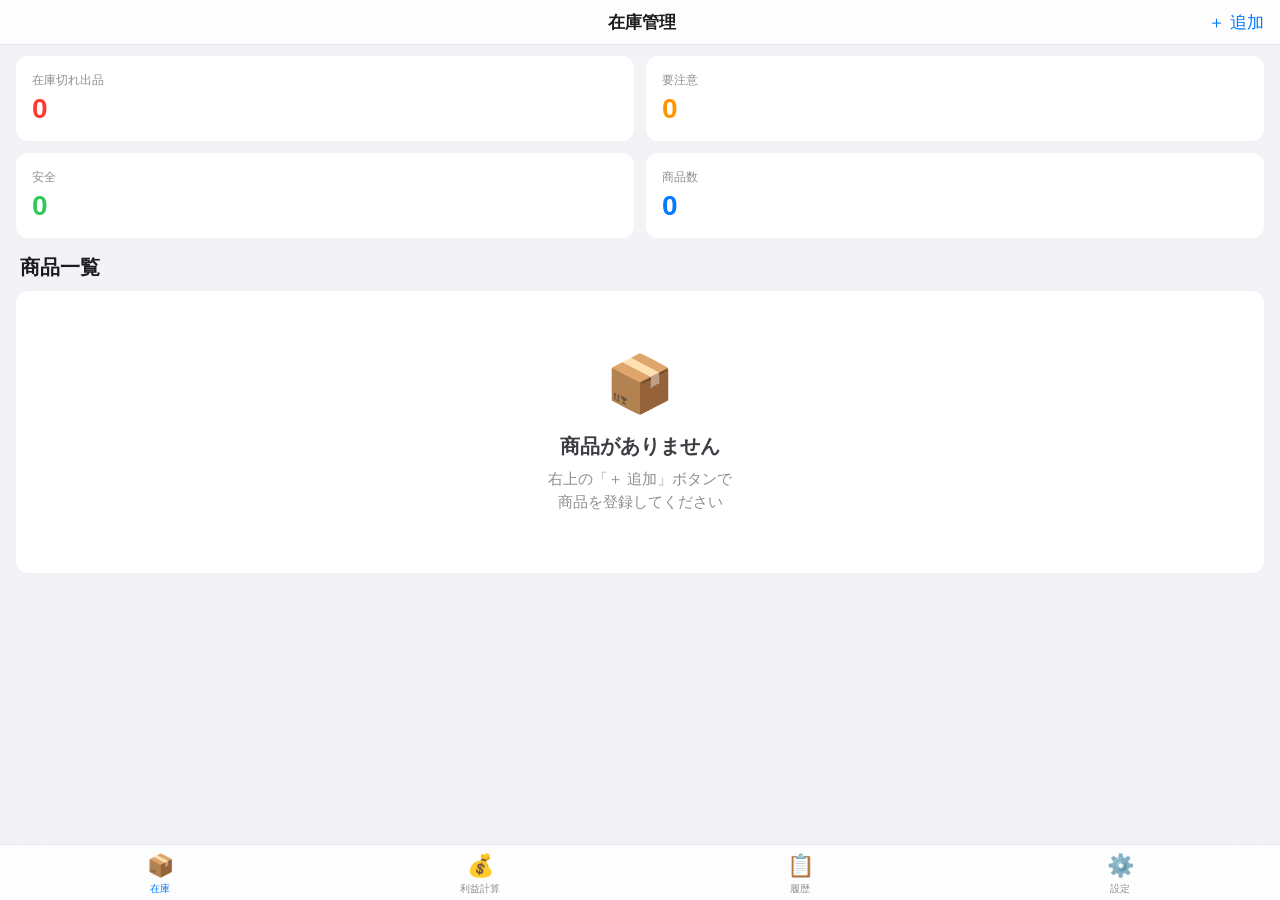
==== commit 4d049967: "出品パターン対応（セット販売）・使用サイト選択・在庫余裕表示 - 出品を「サイト×個数×価格」のパターン単位で複数登録可能に   （同一サイトに1個出品と2個セット出品を同時に持てる） - 一覧に「在" ====
--- a/sedori/index.html
+++ b/sedori/index.html
@@ -66,31 +66,25 @@
   .stat-card.warning .stat-value { color: var(--warning); }
   .stat-card.success .stat-value { color: var(--success); }
 
-  /* Item row with photo */
+  /* Item row */
   .item-row {
-    display: flex; align-items: center; padding: 10px 12px;
+    display: flex; align-items: flex-start; padding: 10px 12px;
     border-bottom: 1px solid var(--border); gap: 10px; cursor: pointer;
     transition: background 0.15s;
   }
   .item-row:last-child { border-bottom: none; }
-  .item-row:active { background: var(--bg); }
-
-  .item-thumb-wrap { position: relative; flex-shrink: 0; width: 60px; height: 60px; }
-  .item-thumb {
-    width: 60px; height: 60px; border-radius: 10px; object-fit: cover;
-    background: var(--bg); display: block;
-  }
-  .item-thumb-placeholder {
-    width: 60px; height: 60px; border-radius: 10px;
-    background: var(--bg); display: flex; align-items: center; justify-content: center;
-    font-size: 26px;
-  }
+  .item-row:active { opacity: 0.7; }
+  .item-row.status-warn { background: rgba(255,149,0,0.08); }
+  .item-row.status-danger { background: rgba(255,59,48,0.08); }
+
+  .item-thumb-wrap { position: relative; flex-shrink: 0; width: 60px; height: 60px; margin-top: 2px; }
+  .item-thumb { width: 60px; height: 60px; border-radius: 10px; object-fit: cover; background: var(--bg); display: block; }
+  .item-thumb-placeholder { width: 60px; height: 60px; border-radius: 10px; background: var(--bg); display: flex; align-items: center; justify-content: center; font-size: 26px; }
   .stock-badge-overlay {
     position: absolute; bottom: -4px; right: -4px;
     min-width: 24px; height: 24px; border-radius: 7px;
     display: flex; align-items: center; justify-content: center;
-    font-size: 13px; font-weight: 800; border: 2px solid white;
-    padding: 0 4px;
+    font-size: 13px; font-weight: 800; border: 2px solid white; padding: 0 4px;
   }
   .stock-badge-overlay.safe { background: var(--success); color: white; }
   .stock-badge-overlay.warn { background: var(--warning); color: white; }
@@ -101,15 +95,33 @@
   .item-name2 { font-size: 15px; font-weight: 700; line-height: 1.2; word-break: break-all; margin-top: 1px; }
   .item-name3 { font-size: 13px; color: var(--primary); font-weight: 600; margin-top: 1px; }
 
-  .site-dots { display: flex; gap: 3px; flex-wrap: wrap; margin-top: 4px; }
-  .site-dot { font-size: 10px; padding: 2px 6px; border-radius: 4px; font-weight: 600; white-space: nowrap; }
-  .site-dot.listed { background: rgba(0,122,255,0.12); color: var(--primary); }
-  .site-dot.unlisted { background: var(--bg); color: var(--gray2); }
-
-  .item-right { text-align: right; flex-shrink: 0; }
-  .item-profit { font-size: 14px; font-weight: 700; color: var(--success); }
-  .item-profit.loss { color: var(--danger); }
-  .item-sites { font-size: 10px; color: var(--gray); margin-top: 2px; }
+  /* Stock availability line */
+  .stock-line {
+    display: flex; gap: 6px; margin-top: 5px; flex-wrap: wrap; align-items: center;
+  }
+  .stock-pill {
+    font-size: 11px; font-weight: 700; padding: 2px 8px; border-radius: 6px;
+  }
+  .stock-pill.stock { background: rgba(0,122,255,0.1); color: var(--primary); }
+  .stock-pill.need { background: rgba(142,142,147,0.12); color: var(--text2); }
+  .stock-pill.avail-ok { background: rgba(52,199,89,0.15); color: var(--success); }
+  .stock-pill.avail-zero { background: rgba(255,149,0,0.15); color: var(--warning); }
+  .stock-pill.avail-minus { background: rgba(255,59,48,0.15); color: var(--danger); }
+
+  /* Site rows (2段表示) */
+  .site-rows { display: flex; flex-direction: column; gap: 4px; margin-top: 6px; }
+  .site-row-line { display: flex; align-items: center; gap: 5px; flex-wrap: wrap; }
+  .site-chip-name {
+    font-size: 12px; font-weight: 700; padding: 3px 8px; border-radius: 6px;
+    background: var(--bg); color: var(--gray); white-space: nowrap;
+  }
+  .site-chip-name.active { background: rgba(0,122,255,0.12); color: var(--primary); }
+  .listing-pat {
+    font-size: 11px; font-weight: 600; padding: 2px 7px; border-radius: 5px;
+    background: rgba(0,122,255,0.1); color: var(--primary); white-space: nowrap;
+  }
+  .listing-pat.off { background: var(--bg); color: var(--gray2); text-decoration: line-through; }
+  .no-listing { font-size: 11px; color: var(--gray2); }
 
   .alert-banner {
     background: rgba(255,59,48,0.1); border: 1px solid rgba(255,59,48,0.3);
@@ -143,7 +155,6 @@
   .form-input::placeholder { color: var(--gray2); }
   select.form-input { -webkit-appearance: none; appearance: none; }
 
-  /* Photo upload */
   .photo-upload-area {
     margin: 0 16px 16px; background: var(--card); border-radius: 12px;
     padding: 16px; display: flex; align-items: center; gap: 14px;
@@ -155,30 +166,44 @@
   }
   .photo-preview img { width: 100%; height: 100%; object-fit: cover; }
   .photo-btns { display: flex; flex-direction: column; gap: 8px; }
-  .photo-btn {
-    background: var(--primary); color: white; border: none; border-radius: 8px;
-    padding: 8px 16px; font-size: 14px; font-weight: 600; cursor: pointer; font-family: inherit;
-  }
+  .photo-btn { background: var(--primary); color: white; border: none; border-radius: 8px; padding: 8px 16px; font-size: 14px; font-weight: 600; cursor: pointer; font-family: inherit; }
   .photo-btn.remove { background: rgba(255,59,48,0.1); color: var(--danger); }
 
-  .site-toggle-grid { display: grid; grid-template-columns: repeat(3, 1fr); gap: 8px; padding: 12px 16px; }
-  .site-toggle { display: flex; flex-direction: column; align-items: center; gap: 6px; background: var(--bg); border-radius: 10px; padding: 10px 8px; cursor: pointer; }
-  .site-toggle input { display: none; }
-  .site-toggle-check {
-    width: 28px; height: 28px; border-radius: 50%; border: 2px solid var(--gray2);
-    display: flex; align-items: center; justify-content: center; transition: all 0.15s;
-  }
-  .site-toggle input:checked ~ .site-toggle-check { background: var(--primary); border-color: var(--primary); color: white; }
-  .site-toggle-check::after { content: '✓'; font-size: 14px; font-weight: 700; opacity: 0; }
-  .site-toggle input:checked ~ .site-toggle-check::after { opacity: 1; }
-  .site-toggle-name { font-size: 11px; font-weight: 600; text-align: center; }
-
-  .price-row { display: flex; align-items: center; padding: 11px 16px; border-bottom: 1px solid var(--border); gap: 8px; }
-  .price-row:last-child { border-bottom: none; }
-  .price-site-name { font-size: 13px; font-weight: 600; flex: 1; }
-  .price-input-wrap { display: flex; align-items: center; gap: 4px; }
-  .price-input-wrap span { font-size: 13px; color: var(--gray); }
-  .price-input { width: 90px; border: none; outline: none; font-size: 15px; text-align: right; color: var(--text); background: transparent; font-family: inherit; }
+  /* Listing editor */
+  .listing-edit-site { border-bottom: 1px solid var(--border); }
+  .listing-edit-site:last-child { border-bottom: none; }
+  .listing-edit-site-header {
+    display: flex; align-items: center; padding: 11px 16px 6px; gap: 8px;
+  }
+  .listing-edit-site-name { font-size: 14px; font-weight: 700; flex: 1; }
+  .add-pattern-btn {
+    background: rgba(0,122,255,0.1); color: var(--primary); border: none;
+    border-radius: 7px; padding: 5px 10px; font-size: 12px; font-weight: 600;
+    cursor: pointer; font-family: inherit;
+  }
+  .pattern-row {
+    display: flex; align-items: center; gap: 8px; padding: 6px 16px 6px 24px;
+  }
+  .pattern-qty-wrap, .pattern-price-wrap { display: flex; align-items: center; gap: 3px; }
+  .pattern-qty {
+    width: 42px; border: 1px solid var(--border); border-radius: 7px; padding: 6px 4px;
+    font-size: 14px; text-align: center; font-family: inherit; outline: none; background: var(--bg);
+  }
+  .pattern-price {
+    width: 84px; border: 1px solid var(--border); border-radius: 7px; padding: 6px;
+    font-size: 14px; text-align: right; font-family: inherit; outline: none; background: var(--bg);
+  }
+  .pattern-unit { font-size: 12px; color: var(--gray); }
+  .pattern-listed-toggle {
+    display: flex; align-items: center; gap: 4px; margin-left: auto;
+  }
+  .pattern-listed-toggle input { width: 20px; height: 20px; accent-color: var(--primary); }
+  .pattern-listed-toggle span { font-size: 11px; color: var(--gray); }
+  .pattern-del {
+    background: none; border: none; color: var(--danger); font-size: 18px;
+    cursor: pointer; padding: 2px 4px; line-height: 1;
+  }
+  .listing-edit-empty { font-size: 12px; color: var(--gray2); padding: 0 16px 10px 24px; }
 
   .btn-primary { display: block; width: calc(100% - 32px); margin: 0 16px 12px; background: var(--primary); color: white; border: none; border-radius: 12px; padding: 14px; font-size: 16px; font-weight: 600; cursor: pointer; font-family: inherit; }
   .btn-success { display: block; width: calc(100% - 32px); margin: 0 16px 12px; background: var(--success); color: white; border: none; border-radius: 12px; padding: 14px; font-size: 16px; font-weight: 600; cursor: pointer; font-family: inherit; }
@@ -222,7 +247,6 @@
   .history-amount { font-size: 14px; font-weight: 700; text-align: right; }
   .history-date { font-size: 11px; color: var(--gray); text-align: right; margin-top: 2px; }
 
-  /* Detail photo */
   .detail-photo { width: 100%; height: 200px; object-fit: cover; }
   .detail-photo-wrap { background: var(--bg); }
 
@@ -232,16 +256,27 @@
   .drag-clone {
     position: fixed; z-index: 999; left: 0; right: 0;
     background: var(--card); box-shadow: 0 8px 32px rgba(0,0,0,0.18);
-    pointer-events: none; opacity: 0.97;
-    transform: scale(1.02);
-  }
-  .drag-handle {
-    padding: 0 8px; color: var(--gray2); font-size: 18px;
-    cursor: grab; flex-shrink: 0; user-select: none;
-  }
-  .reorder-hint {
-    text-align: center; font-size: 12px; color: var(--gray);
-    padding: 6px 0 2px; letter-spacing: 0.2px;
+    pointer-events: none; opacity: 0.97; transform: scale(1.02);
+  }
+  .drag-handle { padding: 8px 6px; color: var(--gray2); font-size: 18px; cursor: grab; flex-shrink: 0; user-select: none; }
+  .reorder-hint { text-align: center; font-size: 12px; color: var(--gray); padding: 6px 0 2px; letter-spacing: 0.2px; }
+
+  /* Settings site toggles */
+  .mysite-toggle { display: flex; align-items: center; padding: 11px 16px; border-bottom: 1px solid var(--border); gap: 12px; }
+  .mysite-toggle:last-child { border-bottom: none; }
+  .mysite-toggle span { flex: 1; font-size: 15px; }
+  .mysite-toggle input { width: 22px; height: 22px; accent-color: var(--primary); }
+
+  /* Sell option button */
+  .sell-option {
+    display: flex; align-items: center; justify-content: space-between;
+    width: 100%; background: var(--card); border: none; border-radius: 12px;
+    padding: 16px; font-size: 15px; font-weight: 600; text-align: left;
+    margin-bottom: 10px; cursor: pointer; font-family: inherit; color: var(--text);
+  }
+  .sell-option .qty-tag {
+    background: rgba(0,122,255,0.12); color: var(--primary);
+    font-size: 13px; font-weight: 700; padding: 3px 10px; border-radius: 7px;
   }
 </style>
 </head>
@@ -262,13 +297,7 @@
     <div class="stats-grid" id="statsGrid"></div>
     <div id="alertBanners"></div>
     <div class="section-title">商品一覧</div>
-    <div class="card" id="itemList">
-      <div class="empty-state">
-        <div class="empty-icon">📦</div>
-        <div class="empty-title">商品がありません</div>
-        <div class="empty-desc">右上の「＋ 追加」ボタンで<br>商品を登録してください</div>
-      </div>
-    </div>
+    <div class="card" id="itemList"></div>
   </div>
 
   <!-- 利益計算ページ -->
@@ -307,20 +336,20 @@
   <!-- 履歴ページ -->
   <div class="page" id="page-history">
     <div class="section-title">売買履歴</div>
-    <div id="historyContent">
-      <div class="card">
-        <div class="empty-state">
-          <div class="empty-icon">📋</div>
-          <div class="empty-title">履歴がありません</div>
-          <div class="empty-desc">商品を売却すると<br>こちらに履歴が記録されます</div>
-        </div>
-      </div>
-    </div>
+    <div id="historyContent"></div>
   </div>
 
   <!-- 設定ページ -->
   <div class="page" id="page-settings">
     <div class="section-title">設定</div>
+    <div class="card">
+      <div class="card-header">使用するサイト（このスマホでの表示）</div>
+      <div id="mySiteSettings"></div>
+    </div>
+    <div class="card">
+      <div class="card-header">手数料設定 (%)</div>
+      <div id="feeSettings"></div>
+    </div>
     <div class="card">
       <div class="card-header">データ管理</div>
       <div class="form-row" style="cursor:pointer" onclick="exportData()">
@@ -338,14 +367,10 @@
       </div>
     </div>
     <div class="card">
-      <div class="card-header">手数料設定 (%)</div>
-      <div id="feeSettings"></div>
-    </div>
-    <div class="card">
       <div class="card-header">アプリ情報</div>
       <div class="form-row">
         <span style="flex:1;font-size:15px">バージョン</span>
-        <span style="color:var(--gray)">2.0.0</span>
+        <span style="color:var(--gray)">3.0.0</span>
       </div>
       <div class="form-row">
         <span style="flex:1;font-size:15px">データ保存</span>
@@ -377,7 +402,6 @@
     <div class="modal-handle"></div>
     <div class="modal-title" id="modalTitle">商品を追加</div>
 
-    <!-- 写真 -->
     <div class="photo-upload-area">
       <div class="photo-preview" id="photoPreview">📷</div>
       <div class="photo-btns">
@@ -391,15 +415,15 @@
       <div class="form-section-label">商品名（3行）</div>
       <div class="form-row">
         <label class="form-label" style="color:var(--gray);font-size:13px">ブランド</label>
-        <input type="text" class="form-input" id="f_name1" placeholder="例: オハナマハロ">
+        <input type="text" class="form-input" id="f_name1" placeholder="例: PING">
       </div>
       <div class="form-row">
         <label class="form-label" style="color:var(--gray);font-size:13px">商品名</label>
-        <input type="text" class="form-input" id="f_name2" placeholder="例: ファブリックミスト">
-      </div>
-      <div class="form-row">
-        <label class="form-label" style="color:var(--gray);font-size:13px">香り・特徴</label>
-        <input type="text" class="form-input" id="f_name3" placeholder="例: ハリーアノヘア">
+        <input type="text" class="form-input" id="f_name2" placeholder="例: G440 ハイブリッド">
+      </div>
+      <div class="form-row">
+        <label class="form-label" style="color:var(--gray);font-size:13px">特徴</label>
+        <input type="text" class="form-input" id="f_name3" placeholder="例: 3HB">
       </div>
       <div class="form-row">
         <label class="form-label">在庫数</label>
@@ -410,7 +434,7 @@
     <div class="form-section">
       <div class="form-section-label">仕入れ情報</div>
       <div class="form-row">
-        <label class="form-label">仕入れ値</label>
+        <label class="form-label">仕入れ値<br><span style="font-size:11px;color:var(--gray)">(1個あたり)</span></label>
         <span style="color:var(--gray);font-size:13px">¥</span>
         <input type="number" class="form-input" id="f_purchase" placeholder="0" inputmode="numeric">
       </div>
@@ -441,13 +465,8 @@
     </div>
 
     <div class="form-section">
-      <div class="form-section-label">出品サイト & 販売価格</div>
-      <div id="sitePriceRows"></div>
-    </div>
-
-    <div class="form-section" style="padding:8px 0">
-      <div class="form-section-label" style="padding:10px 16px 8px">出品中のサイト</div>
-      <div class="site-toggle-grid" id="siteToggles"></div>
+      <div class="form-section-label">出品パターン（サイト・個数・価格）</div>
+      <div id="listingEditor"></div>
     </div>
 
     <button class="btn-primary" onclick="saveItem()">保存する</button>
@@ -464,12 +483,12 @@
   </div>
 </div>
 
-<!-- Sell Site Picker Modal -->
+<!-- Sell Picker Modal -->
 <div class="modal-overlay" id="sellModal">
   <div class="modal-sheet">
     <div class="modal-handle"></div>
-    <div class="modal-title">売れたサイトを選択</div>
-    <div id="sellSiteList" style="padding:0 16px 16px"></div>
+    <div class="modal-title">どの出品が売れましたか？</div>
+    <div id="sellOptionList" style="padding:0 16px 8px"></div>
     <button class="btn-danger" onclick="closeModal('sellModal')">キャンセル</button>
     <div style="height:8px"></div>
   </div>
@@ -482,17 +501,73 @@
   { id: 'yahoo_fleamarket', name: 'ヤフーフリマ', fee: 5 },
 ];
 
+// ---- DATA (v4: listings = [{id, site, qty, price, listed}] 複数パターン対応) ----
 function getData() {
-  return JSON.parse(localStorage.getItem('sedori_v3') || '{"items":[],"history":[],"fees":{}}');
+  const v4 = localStorage.getItem('sedori_v4');
+  if (v4) return JSON.parse(v4);
+
+  // v3からの移行
+  const v3 = localStorage.getItem('sedori_v3');
+  if (v3) {
+    const old = JSON.parse(v3);
+    old.items = (old.items || []).map(item => ({
+      ...item,
+      listings: (item.listings || [])
+        .filter(l => l.listed || l.price) // 何も設定していないものは除去
+        .map((l, i) => ({
+          id: 'mig' + i + Math.random().toString(36).slice(2, 6),
+          site: l.site,
+          qty: 1,
+          price: l.price || 0,
+          listed: !!l.listed,
+        })),
+    }));
+    saveData(old);
+    localStorage.removeItem('sedori_v3');
+    return old;
+  }
+
+  // v2からの移行（念のため）
+  const v2 = localStorage.getItem('sedori_v2');
+  if (v2) {
+    const old = JSON.parse(v2);
+    old.items = (old.items || []).map(item => ({
+      ...item,
+      name1: item.name1 || '',
+      name2: item.name2 || item.name || '',
+      name3: item.name3 || item.subtitle || '',
+      listings: (item.listings || [])
+        .filter(l => ['yahoo_auction','mercari','yahoo_fleamarket'].includes(l.site) && (l.listed || l.price))
+        .map((l, i) => ({
+          id: 'mig' + i + Math.random().toString(36).slice(2, 6),
+          site: l.site, qty: 1, price: l.price || 0, listed: !!l.listed,
+        })),
+    }));
+    saveData(old);
+    localStorage.removeItem('sedori_v2');
+    return old;
+  }
+
+  return { items: [], history: [], fees: {} };
 }
 function saveData(d) {
-  localStorage.setItem('sedori_v3', JSON.stringify(d));
+  localStorage.setItem('sedori_v4', JSON.stringify(d));
 }
 function getFees() {
   const d = getData();
   const fees = {};
   SITES.forEach(s => { fees[s.id] = d.fees?.[s.id] ?? s.fee; });
   return fees;
+}
+
+// ---- 使用サイト設定（デバイスごと） ----
+function getMySites() {
+  const saved = localStorage.getItem('sedori_mysites');
+  if (saved) return JSON.parse(saved);
+  return SITES.map(s => s.id); // デフォルト全部
+}
+function setMySites(ids) {
+  localStorage.setItem('sedori_mysites', JSON.stringify(ids));
 }
 
 // ---- TABS ----
@@ -511,20 +586,25 @@
 }
 
 // ---- STOCK STATUS ----
+// 必要在庫数 = 出品中パターンの個数合計
+function getNeeded(item) {
+  return (item.listings || []).filter(l => l.listed).reduce((s, l) => s + (l.qty || 1), 0);
+}
 function getStockStatus(item) {
-  const listedCount = item.listings.filter(l => l.listed).length;
-  if (listedCount === 0) return 'safe'; // 出品していなければ常に安全
-  if (item.stock === 0) return 'danger'; // 出品中なのに在庫0
-  if (item.stock <= listedCount) return 'warn'; // 在庫数 ≤ 出品サイト数
+  const needed = getNeeded(item);
+  if (needed === 0) return 'safe';           // 出品なし→安全
+  if (item.stock === 0) return 'danger';     // 出品中なのに在庫0
+  if (needed > item.stock) return 'warn';    // 必要数 > 在庫数
   return 'safe';
 }
 function getBestProfit(item) {
   const fees = getFees();
   let best = null;
-  item.listings.forEach(l => {
+  (item.listings || []).forEach(l => {
     if (!l.price) return;
+    const qty = l.qty || 1;
     const fee = l.price * (fees[l.site] / 100);
-    const profit = l.price - fee - (item.purchasePrice || 0) - (item.purchaseShipping || 0) - (item.shippingCost || 0);
+    const profit = l.price - fee - (item.purchasePrice || 0) * qty - (item.purchaseShipping || 0) - (item.shippingCost || 0);
     if (best === null || profit > best) best = profit;
   });
   return best;
@@ -534,31 +614,24 @@
 function renderStock() {
   const d = getData();
   const items = d.items;
+  const mySites = getMySites();
   const danger = items.filter(i => getStockStatus(i) === 'danger').length;
   const warn = items.filter(i => getStockStatus(i) === 'warn').length;
   const safe = items.filter(i => getStockStatus(i) === 'safe').length;
 
   document.getElementById('statsGrid').innerHTML = `
-    <div class="stat-card danger"><div class="stat-label">在庫なし</div><div class="stat-value">${danger}</div></div>
+    <div class="stat-card danger"><div class="stat-label">在庫切れ出品</div><div class="stat-value">${danger}</div></div>
     <div class="stat-card warning"><div class="stat-label">要注意</div><div class="stat-value">${warn}</div></div>
     <div class="stat-card success"><div class="stat-label">安全</div><div class="stat-value">${safe}</div></div>
     <div class="stat-card"><div class="stat-label">商品数</div><div class="stat-value" style="color:var(--primary)">${items.length}</div></div>
   `;
 
-  const alertItems = items.filter(i => getStockStatus(i) !== 'safe');
   let alertHTML = '';
-  if (alertItems.length > 0) {
-    alertHTML = `<div class="alert-banner"><div class="alert-icon">⚠️</div><div class="alert-text">`;
-    alertItems.forEach(i => {
-      const cnt = i.listings.filter(l => l.listed).length;
-      const n = [i.name1, i.name2, i.name3].filter(Boolean).join(' ');
-      if (getStockStatus(i) === 'danger') {
-        alertHTML += `<b>${escHtml(n)}</b>：在庫0・${cnt}サイト出品中！取り下げ必須<br>`;
-      } else {
-        alertHTML += `<b>${escHtml(n)}</b>：在庫${i.stock}個・${cnt}サイト出品中・要注意<br>`;
-      }
-    });
-    alertHTML += `</div></div>`;
+  if (danger > 0) {
+    alertHTML += `<div class="alert-banner"><div class="alert-icon">🚨</div><div class="alert-text">在庫切れで出品中の商品が<b>${danger}件</b>あります。すぐに取り下げてください。</div></div>`;
+  }
+  if (warn > 0) {
+    alertHTML += `<div class="alert-banner" style="background:rgba(255,149,0,0.1);border-color:rgba(255,149,0,0.3)"><div class="alert-icon">⚠️</div><div class="alert-text" style="color:var(--warning)">出品に必要な数が在庫を超えている商品が<b>${warn}件</b>あります。</div></div>`;
   }
   document.getElementById('alertBanners').innerHTML = alertHTML;
 
@@ -575,25 +648,42 @@
   let html = '';
   items.forEach(item => {
     const status = getStockStatus(item);
-    const listedSites = item.listings.filter(l => l.listed);
-    const bestProfit = getBestProfit(item);
-    const profitStr = bestProfit !== null
-      ? (bestProfit >= 0 ? `+¥${Math.round(bestProfit).toLocaleString()}` : `-¥${Math.abs(Math.round(bestProfit)).toLocaleString()}`)
-      : '—';
-    const profitClass = bestProfit !== null && bestProfit < 0 ? 'loss' : '';
+    const needed = getNeeded(item);
+    const avail = item.stock - needed;
 
     const thumbHTML = item.photo
       ? `<img class="item-thumb" src="${item.photo}" alt="">`
       : `<div class="item-thumb-placeholder">📦</div>`;
 
-    const siteDots = SITES.map(s => {
-      const l = item.listings.find(x => x.site === s.id);
-      if (!l) return '';
-      return `<span class="site-dot ${l.listed ? 'listed' : 'unlisted'}">${s.name}</span>`;
-    }).join('');
+    // 余裕バッジ
+    let availClass = 'avail-ok', availLabel = `余裕${avail}`;
+    if (avail < 0) { availClass = 'avail-minus'; availLabel = `不足${Math.abs(avail)}`; }
+    else if (avail === 0) { availClass = 'avail-zero'; availLabel = '余裕0'; }
+
+    // 使用サイトのみ2段表示（1段目:1サイト目 / 2段目:残り）※柔軟にサイトごとに1行
+    const visibleSites = SITES.filter(s => mySites.includes(s.id));
+    let siteRowsHTML = '<div class="site-rows">';
+    visibleSites.forEach(s => {
+      const pats = (item.listings || []).filter(l => l.site === s.id);
+      const hasActive = pats.some(p => p.listed);
+      let patHTML = '';
+      if (pats.length === 0) {
+        patHTML = `<span class="no-listing">未出品</span>`;
+      } else {
+        patHTML = pats.map(p =>
+          `<span class="listing-pat ${p.listed ? '' : 'off'}">${p.qty}個 ¥${(p.price||0).toLocaleString()}</span>`
+        ).join('');
+      }
+      siteRowsHTML += `
+        <div class="site-row-line">
+          <span class="site-chip-name ${hasActive ? 'active' : ''}">${s.name}</span>
+          ${patHTML}
+        </div>`;
+    });
+    siteRowsHTML += '</div>';
 
     html += `
-      <div class="item-row" data-id="${item.id}" ontouchstart="onDragStart(event,this)" ontouchmove="onDragMove(event)" ontouchend="onDragEnd(event)" onclick="onItemClick(event,'${item.id}')">
+      <div class="item-row${status !== 'safe' ? ' status-'+status : ''}" data-id="${item.id}" ontouchstart="onDragStart(event,this)" ontouchmove="onDragMove(event)" ontouchend="onDragEnd(event)" onclick="onItemClick(event,'${item.id}')">
         <div class="drag-handle">⠿</div>
         <div class="item-thumb-wrap">
           ${thumbHTML}
@@ -603,11 +693,12 @@
           ${item.name1 ? `<div class="item-name1">${escHtml(item.name1)}</div>` : ''}
           ${item.name2 ? `<div class="item-name2">${escHtml(item.name2)}</div>` : ''}
           ${item.name3 ? `<div class="item-name3">${escHtml(item.name3)}</div>` : ''}
-          <div class="site-dots">${siteDots}</div>
-        </div>
-        <div class="item-right">
-          <div class="item-profit ${profitClass}">${profitStr}</div>
-          <div class="item-sites">${listedSites.length}サイト</div>
+          <div class="stock-line">
+            <span class="stock-pill stock">在庫${item.stock}</span>
+            <span class="stock-pill need">出品${needed}</span>
+            <span class="stock-pill ${availClass}">${availLabel}</span>
+          </div>
+          ${siteRowsHTML}
         </div>
       </div>`;
   });
@@ -627,7 +718,6 @@
     dragEl = el;
     dragItemId = el.dataset.id;
     el.classList.add('dragging');
-    // Clone
     const rect = el.getBoundingClientRect();
     dragClone = el.cloneNode(true);
     dragClone.className = 'item-row drag-clone';
@@ -641,19 +731,14 @@
 function onDragMove(e) {
   dragDidMove = true;
   if (!isDragging) {
-    // Cancel long press if moved too much before threshold
     const touch = e.touches[0];
-    if (Math.abs(touch.clientY - dragStartY) > 8) {
-      clearTimeout(longPressTimer);
-    }
+    if (Math.abs(touch.clientY - dragStartY) > 8) clearTimeout(longPressTimer);
     return;
   }
   e.preventDefault();
   const touch = e.touches[0];
   const rect = dragEl.getBoundingClientRect();
   dragClone.style.top = (touch.clientY - rect.height / 2) + 'px';
-
-  // Find target row
   document.querySelectorAll('.item-row[data-id]').forEach(row => row.classList.remove('drag-over'));
   const rows = [...document.querySelectorAll('.item-row[data-id]')];
   for (const row of rows) {
@@ -670,23 +755,16 @@
   clearTimeout(longPressTimer);
   if (!isDragging) return;
   isDragging = false;
-
   if (dragClone) { dragClone.remove(); dragClone = null; }
-  document.querySelectorAll('.item-row[data-id]').forEach(r => { r.classList.remove('dragging','drag-over'); });
-
-  // Find drop target
+  document.querySelectorAll('.item-row[data-id]').forEach(r => r.classList.remove('dragging','drag-over'));
   const touch = e.changedTouches[0];
   const rows = [...document.querySelectorAll('.item-row[data-id]')];
   let targetId = null;
   for (const row of rows) {
     if (row === dragEl) continue;
     const r = row.getBoundingClientRect();
-    if (touch.clientY >= r.top && touch.clientY <= r.bottom) {
-      targetId = row.dataset.id;
-      break;
-    }
-  }
-
+    if (touch.clientY >= r.top && touch.clientY <= r.bottom) { targetId = row.dataset.id; break; }
+  }
   if (targetId && targetId !== dragItemId) {
     const d = getData();
     const fromIdx = d.items.findIndex(i => i.id === dragItemId);
@@ -702,7 +780,7 @@
 }
 
 function onItemClick(e, id) {
-  if (dragDidMove) return; // ドラッグ後のクリックを無視
+  if (dragDidMove) return;
   openDetail(id);
 }
 
@@ -714,7 +792,6 @@
   if (!file) return;
   const reader = new FileReader();
   reader.onload = ev => {
-    // Resize to max 600px to save storage
     const img = new Image();
     img.onload = () => {
       const canvas = document.createElement('canvas');
@@ -752,12 +829,79 @@
   updatePhotoPreview();
 }
 
+// ---- LISTING EDITOR（出品パターン編集） ----
+let editListings = []; // {id, site, qty, price, listed}
+
+function renderListingEditor() {
+  const mySites = getMySites();
+  let html = '';
+  SITES.forEach(s => {
+    // 使用しないサイトでもパターンが存在すれば表示する（消えると困るので）
+    const pats = editListings.filter(l => l.site === s.id);
+    if (!mySites.includes(s.id) && pats.length === 0) return;
+
+    html += `<div class="listing-edit-site">
+      <div class="listing-edit-site-header">
+        <span class="listing-edit-site-name">${s.name}</span>
+        <button class="add-pattern-btn" onclick="addPattern('${s.id}')">＋ パターン追加</button>
+      </div>`;
+    if (pats.length === 0) {
+      html += `<div class="listing-edit-empty">出品なし</div>`;
+    } else {
+      pats.forEach(p => {
+        html += `
+          <div class="pattern-row">
+            <div class="pattern-qty-wrap">
+              <input type="number" class="pattern-qty" value="${p.qty}" min="1" inputmode="numeric"
+                onchange="updatePattern('${p.id}','qty',this.value)">
+              <span class="pattern-unit">個</span>
+            </div>
+            <div class="pattern-price-wrap">
+              <span class="pattern-unit">¥</span>
+              <input type="number" class="pattern-price" value="${p.price || ''}" placeholder="価格" inputmode="numeric"
+                onchange="updatePattern('${p.id}','price',this.value)">
+            </div>
+            <label class="pattern-listed-toggle">
+              <input type="checkbox" ${p.listed ? 'checked' : ''} onchange="updatePattern('${p.id}','listed',this.checked)">
+              <span>出品中</span>
+            </label>
+            <button class="pattern-del" onclick="removePattern('${p.id}')">✕</button>
+          </div>`;
+      });
+    }
+    html += `</div>`;
+  });
+  document.getElementById('listingEditor').innerHTML = html;
+}
+
+function addPattern(siteId) {
+  editListings.push({
+    id: Date.now().toString(36) + Math.random().toString(36).slice(2, 6),
+    site: siteId, qty: 1, price: 0, listed: true,
+  });
+  renderListingEditor();
+}
+
+function updatePattern(pid, key, val) {
+  const p = editListings.find(l => l.id === pid);
+  if (!p) return;
+  if (key === 'qty') p.qty = Math.max(1, parseInt(val) || 1);
+  if (key === 'price') p.price = parseFloat(val) || 0;
+  if (key === 'listed') p.listed = !!val;
+}
+
+function removePattern(pid) {
+  editListings = editListings.filter(l => l.id !== pid);
+  renderListingEditor();
+}
+
 // ---- ADD/EDIT MODAL ----
 let editingId = null;
 
 function openAddModal() {
   editingId = null;
   currentPhoto = null;
+  editListings = [];
   document.getElementById('modalTitle').textContent = '商品を追加';
   document.getElementById('deleteBtn').style.display = 'none';
   ['f_name1','f_name2','f_name3','f_note'].forEach(id => document.getElementById(id).value = '');
@@ -767,7 +911,7 @@
   document.getElementById('f_source').value = '実店舗';
   document.getElementById('f_shipping').value = '';
   updatePhotoPreview();
-  renderSiteToggles(SITES.map(s => ({ site: s.id, listed: false, price: '' })));
+  renderListingEditor();
   openModal('addModal');
 }
 
@@ -777,6 +921,7 @@
   if (!item) return;
   editingId = id;
   currentPhoto = item.photo || null;
+  editListings = JSON.parse(JSON.stringify(item.listings || []));
   document.getElementById('modalTitle').textContent = '商品を編集';
   document.getElementById('deleteBtn').style.display = 'block';
   document.getElementById('f_name1').value = item.name1 || '';
@@ -789,49 +934,14 @@
   document.getElementById('f_shipping').value = item.shippingCost || '';
   document.getElementById('f_note').value = item.note || '';
   updatePhotoPreview();
-  const listings = SITES.map(s => item.listings.find(l => l.site === s.id) || { site: s.id, listed: false, price: '' });
-  renderSiteToggles(listings);
+  renderListingEditor();
   closeModal('detailModal');
   openModal('addModal');
-}
-
-function renderSiteToggles(listings) {
-  let priceHTML = '';
-  SITES.forEach(s => {
-    const l = listings.find(x => x.site === s.id) || { price: '' };
-    priceHTML += `
-      <div class="price-row">
-        <div class="price-site-name">${s.name}</div>
-        <div class="price-input-wrap">
-          <span>¥</span>
-          <input type="number" class="price-input" id="price_${s.id}" placeholder="販売価格" value="${l.price || ''}" inputmode="numeric">
-        </div>
-      </div>`;
-  });
-  document.getElementById('sitePriceRows').innerHTML = priceHTML;
-
-  let toggleHTML = '';
-  SITES.forEach(s => {
-    const l = listings.find(x => x.site === s.id) || { listed: false };
-    toggleHTML += `
-      <label class="site-toggle">
-        <input type="checkbox" id="toggle_${s.id}" ${l.listed ? 'checked' : ''}>
-        <div class="site-toggle-check"></div>
-        <span class="site-toggle-name">${s.name}</span>
-      </label>`;
-  });
-  document.getElementById('siteToggles').innerHTML = toggleHTML;
 }
 
 function saveItem() {
   const name2 = document.getElementById('f_name2').value.trim();
   if (!name2) { alert('商品名を入力してください'); return; }
-
-  const listings = SITES.map(s => ({
-    site: s.id,
-    listed: document.getElementById('toggle_' + s.id)?.checked || false,
-    price: parseFloat(document.getElementById('price_' + s.id)?.value) || 0,
-  }));
 
   const d = getData();
   const item = {
@@ -846,7 +956,7 @@
     purchaseSource: document.getElementById('f_source').value,
     shippingCost: parseFloat(document.getElementById('f_shipping').value) || 0,
     note: document.getElementById('f_note').value.trim(),
-    listings,
+    listings: editListings,
     updatedAt: new Date().toISOString(),
   };
 
@@ -879,40 +989,44 @@
   if (!item) return;
   const fees = getFees();
   const status = getStockStatus(item);
-  const listedCount = item.listings.filter(l => l.listed).length;
+  const needed = getNeeded(item);
+  const avail = item.stock - needed;
   const statusColor = status === 'safe' ? 'var(--success)' : status === 'warn' ? 'var(--warning)' : 'var(--danger)';
-  const statusLabel = status === 'safe' ? '安全' : status === 'warn' ? '要注意' : '在庫なし';
+  const statusLabel = status === 'safe' ? '安全' : status === 'warn' ? '要注意' : '在庫切れ';
 
   const photoHTML = item.photo
     ? `<div class="detail-photo-wrap"><img class="detail-photo" src="${item.photo}" alt=""></div>`
     : '';
 
   let listingsHTML = '';
-  item.listings.forEach(l => {
+  const active = (item.listings || []);
+  if (active.length === 0) {
+    listingsHTML = `<div style="padding:16px;font-size:14px;color:var(--gray)">出品パターンがありません</div>`;
+  }
+  active.forEach(l => {
     const site = SITES.find(s => s.id === l.site);
     if (!site) return;
+    const qty = l.qty || 1;
     const fee = l.price * (fees[l.site] / 100);
-    const profit = l.price - fee - (item.purchasePrice||0) - (item.purchaseShipping||0) - (item.shippingCost||0);
+    const profit = l.price - fee - (item.purchasePrice||0) * qty - (item.purchaseShipping||0) - (item.shippingCost||0);
     const profitStr = l.price ? (profit >= 0 ? `+¥${Math.round(profit).toLocaleString()}` : `-¥${Math.abs(Math.round(profit)).toLocaleString()}`) : '—';
     listingsHTML += `
       <div class="listing-row">
         <div>
-          <div class="listing-site">${site.name}</div>
+          <div class="listing-site">${site.name}　<span style="color:var(--primary)">${qty}個${qty > 1 ? 'セット' : ''}</span></div>
           ${l.price ? `<div class="listing-profit-val ${profit < 0 ? 'loss' : ''}">${profitStr}（手数料${fees[l.site]}%）</div>` : ''}
         </div>
         <div style="text-align:right">
           <div class="listing-price">${l.price ? '¥' + l.price.toLocaleString() : '—'}</div>
-          <div class="listing-status ${l.listed ? 'on' : 'off'}">${l.listed ? '出品中' : '未出品'}</div>
+          <div class="listing-status ${l.listed ? 'on' : 'off'}">${l.listed ? '出品中' : '停止中'}</div>
         </div>
       </div>`;
   });
 
-  const fullName = [item.name1, item.name2, item.name3].filter(Boolean).join(' ');
-
   document.getElementById('detailContent').innerHTML = `
     ${photoHTML}
     <div style="padding:16px">
-      <div style="display:flex;align-items:flex-start;gap:12px;margin-bottom:16px">
+      <div style="display:flex;align-items:flex-start;gap:12px;margin-bottom:4px">
         <div style="flex:1">
           ${item.name1 ? `<div style="font-size:12px;color:var(--gray);font-weight:500">${escHtml(item.name1)}</div>` : ''}
           ${item.name2 ? `<div style="font-size:20px;font-weight:700;line-height:1.2;margin-top:2px">${escHtml(item.name2)}</div>` : ''}
@@ -923,13 +1037,18 @@
           <div style="font-size:10px;color:${statusColor};font-weight:600;margin-top:2px">${statusLabel}</div>
         </div>
       </div>
+      <div class="stock-line" style="margin-bottom:8px">
+        <span class="stock-pill stock">在庫${item.stock}個</span>
+        <span class="stock-pill need">出品に必要${needed}個</span>
+        <span class="stock-pill ${avail < 0 ? 'avail-minus' : avail === 0 ? 'avail-zero' : 'avail-ok'}">${avail < 0 ? '不足' + Math.abs(avail) + '個' : '余裕' + avail + '個'}</span>
+      </div>
     </div>
     <div class="card" style="margin:0 16px 12px">
-      <div class="card-header">出品状況（${listedCount}サイト出品中）</div>
+      <div class="card-header">出品パターン</div>
       ${listingsHTML}
     </div>
     <div class="card" style="margin:0 16px 12px">
-      <div class="card-header">コスト内訳</div>
+      <div class="card-header">コスト内訳（1個あたり）</div>
       <div class="profit-result-row"><span class="profit-label">仕入れ先</span><span>${item.purchaseSource || '—'}</span></div>
       <div class="profit-result-row"><span class="profit-label">仕入れ値</span><span class="profit-amount">¥${(item.purchasePrice||0).toLocaleString()}</span></div>
       <div class="profit-result-row"><span class="profit-label">仕入れ送料</span><span class="profit-amount minus">-¥${(item.purchaseShipping||0).toLocaleString()}</span></div>
@@ -943,62 +1062,91 @@
   openModal('detailModal');
 }
 
-// ---- SELL MODAL ----
+// ---- SELL MODAL（出品パターン単位で選択） ----
 let sellingItemId = null;
 
 function openSellModal(id) {
+  const d = getData();
+  const item = d.items.find(i => i.id === id);
+  if (!item) return;
   sellingItemId = id;
+
+  const pats = (item.listings || []).filter(l => l.listed);
   let html = '';
-  SITES.forEach(s => {
+  if (pats.length === 0) {
+    html = `<div style="padding:16px;text-align:center;color:var(--gray);font-size:14px">出品中のパターンがありません。<br>下のボタンから手動で記録できます。</div>`;
+  }
+  pats.forEach(p => {
+    const site = SITES.find(s => s.id === p.site);
     html += `
-      <button onclick="confirmSell('${s.id}')" style="display:block;width:100%;background:var(--card);border:none;border-radius:12px;padding:16px;font-size:16px;font-weight:600;text-align:left;margin-bottom:10px;cursor:pointer;font-family:inherit;color:var(--text)">
-        ${s.name}
+      <button class="sell-option" onclick="confirmSell('${p.id}')">
+        <span>${site?.name || ''}　¥${(p.price||0).toLocaleString()}</span>
+        <span class="qty-tag">${p.qty}個${(p.qty||1) > 1 ? 'セット' : ''}</span>
       </button>`;
   });
-  document.getElementById('sellSiteList').innerHTML = html;
+  document.getElementById('sellOptionList').innerHTML = html;
   openModal('sellModal');
 }
 
-function confirmSell(siteId) {
+function confirmSell(patternId) {
   const d = getData();
   const item = d.items.find(i => i.id === sellingItemId);
   if (!item) return;
-  const site = SITES.find(s => s.id === siteId);
-  const listing = item.listings.find(l => l.site === siteId);
+  const p = (item.listings || []).find(l => l.id === patternId);
+  if (!p) return;
+  const site = SITES.find(s => s.id === p.site);
   const fees = getFees();
-  const price = listing?.price || 0;
-  const fee = price * (fees[siteId] / 100);
-  const profit = price - fee - (item.purchasePrice||0) - (item.purchaseShipping||0) - (item.shippingCost||0);
+  const qty = p.qty || 1;
+  const price = p.price || 0;
+  const fee = price * (fees[p.site] / 100);
+  const profit = price - fee - (item.purchasePrice||0) * qty - (item.purchaseShipping||0) - (item.shippingCost||0);
   const fullName = [item.name1, item.name2, item.name3].filter(Boolean).join(' ');
+
+  if (item.stock < qty) {
+    if (!confirm(`在庫${item.stock}個に対して${qty}個の売却です。在庫が不足していますが記録しますか？`)) return;
+  }
 
   if (!d.history) d.history = [];
   d.history.unshift({
     id: Date.now().toString(36),
     itemId: item.id,
-    itemName: fullName,
-    site: site.name,
+    itemName: fullName + `（${qty}個）`,
+    site: site?.name || '',
     sellPrice: price,
-    purchasePrice: item.purchasePrice || 0,
+    qty,
+    purchasePrice: (item.purchasePrice || 0) * qty,
     profit: Math.round(profit),
     soldAt: new Date().toISOString(),
   });
 
-  item.stock = Math.max(0, item.stock - 1);
-  if (item.stock === 0) item.listings.forEach(l => l.listed = false);
+  item.stock = Math.max(0, item.stock - qty);
+  // このパターンは売れたので停止扱いにする（再出品したら編集でONに）
+  p.listed = false;
+  // 在庫0になったら全パターン停止
+  if (item.stock === 0) (item.listings || []).forEach(l => l.listed = false);
 
   saveData(d);
   closeModal('sellModal');
   closeModal('detailModal');
   renderStock();
-  alert(`売却記録しました！\n利益: ${profit >= 0 ? '+' : ''}¥${Math.round(profit).toLocaleString()}`);
+
+  const needed = getNeeded(item);
+  const avail = item.stock - needed;
+  let msg = `売却記録しました！\n利益: ${profit >= 0 ? '+' : ''}¥${Math.round(profit).toLocaleString()}\n\n残り在庫: ${item.stock}個 / 出品中に必要: ${needed}個`;
+  if (avail < 0) msg += `\n⚠️ ${Math.abs(avail)}個不足！他の出品を取り下げてください`;
+  else msg += `\n✅ 再出品の余裕: ${avail}個`;
+  alert(msg);
 }
 
 // ---- PROFIT PAGE ----
 let selectedSiteId = SITES[0].id;
 
 function renderProfitPage() {
+  const mySites = getMySites();
+  const visible = SITES.filter(s => mySites.includes(s.id));
+  if (visible.length > 0 && !visible.find(s => s.id === selectedSiteId)) selectedSiteId = visible[0].id;
   let html = '';
-  SITES.forEach((s, i) => {
+  (visible.length ? visible : SITES).forEach(s => {
     html += `<button class="segment-btn ${s.id === selectedSiteId ? 'active' : ''}" onclick="selectProfitSite('${s.id}', this)">${s.name}</button>`;
   });
   document.getElementById('profitSiteSegment').innerHTML = html;
@@ -1086,10 +1234,24 @@
 // ---- SETTINGS ----
 function renderSettings() {
   const d = getData();
-  let html = '';
+  const mySites = getMySites();
+
+  // 使用サイト
+  let siteHtml = '';
+  SITES.forEach(s => {
+    siteHtml += `
+      <label class="mysite-toggle">
+        <span>${s.name}</span>
+        <input type="checkbox" ${mySites.includes(s.id) ? 'checked' : ''} onchange="toggleMySite('${s.id}', this.checked)">
+      </label>`;
+  });
+  document.getElementById('mySiteSettings').innerHTML = siteHtml;
+
+  // 手数料
+  let feeHtml = '';
   SITES.forEach(s => {
     const fee = d.fees?.[s.id] ?? s.fee;
-    html += `
+    feeHtml += `
       <div class="form-row">
         <label class="form-label">${s.name}</label>
         <input type="number" class="form-input" value="${fee}" min="0" max="100" step="0.1"
@@ -1097,7 +1259,18 @@
         <span style="color:var(--gray);font-size:13px">%</span>
       </div>`;
   });
-  document.getElementById('feeSettings').innerHTML = html;
+  document.getElementById('feeSettings').innerHTML = feeHtml;
+}
+
+function toggleMySite(siteId, on) {
+  let mySites = getMySites();
+  if (on) {
+    if (!mySites.includes(siteId)) mySites.push(siteId);
+  } else {
+    if (mySites.length <= 1) { alert('最低1つのサイトを選択してください'); renderSettings(); return; }
+    mySites = mySites.filter(id => id !== siteId);
+  }
+  setMySites(mySites);
 }
 
 function updateFee(siteId, val) {
@@ -1125,8 +1298,21 @@
       const d = JSON.parse(ev.target.result);
       if (!d.items) throw new Error();
       if (!confirm(`${d.items.length}件をインポートします。現在のデータは上書きされます。`)) return;
+      // 旧形式のlistings（qtyなし）を変換
+      d.items = d.items.map(item => ({
+        ...item,
+        name2: item.name2 || item.name || '',
+        listings: (item.listings || []).map((l, i) => ({
+          id: l.id || 'imp' + i + Math.random().toString(36).slice(2, 6),
+          site: l.site,
+          qty: l.qty || 1,
+          price: l.price || 0,
+          listed: !!l.listed,
+        })).filter(l => ['yahoo_auction','mercari','yahoo_fleamarket'].includes(l.site)),
+      }));
       saveData(d);
       alert('インポートが完了しました');
+      renderStock();
       renderSettings();
     } catch { alert('無効なファイルです'); }
   };
@@ -1135,7 +1321,7 @@
 
 function clearAllData() {
   if (!confirm('全データを削除しますか？この操作は取り消せません。')) return;
-  localStorage.removeItem('sedori_v3');
+  localStorage.removeItem('sedori_v4');
   alert('データを削除しました');
   renderStock();
 }
